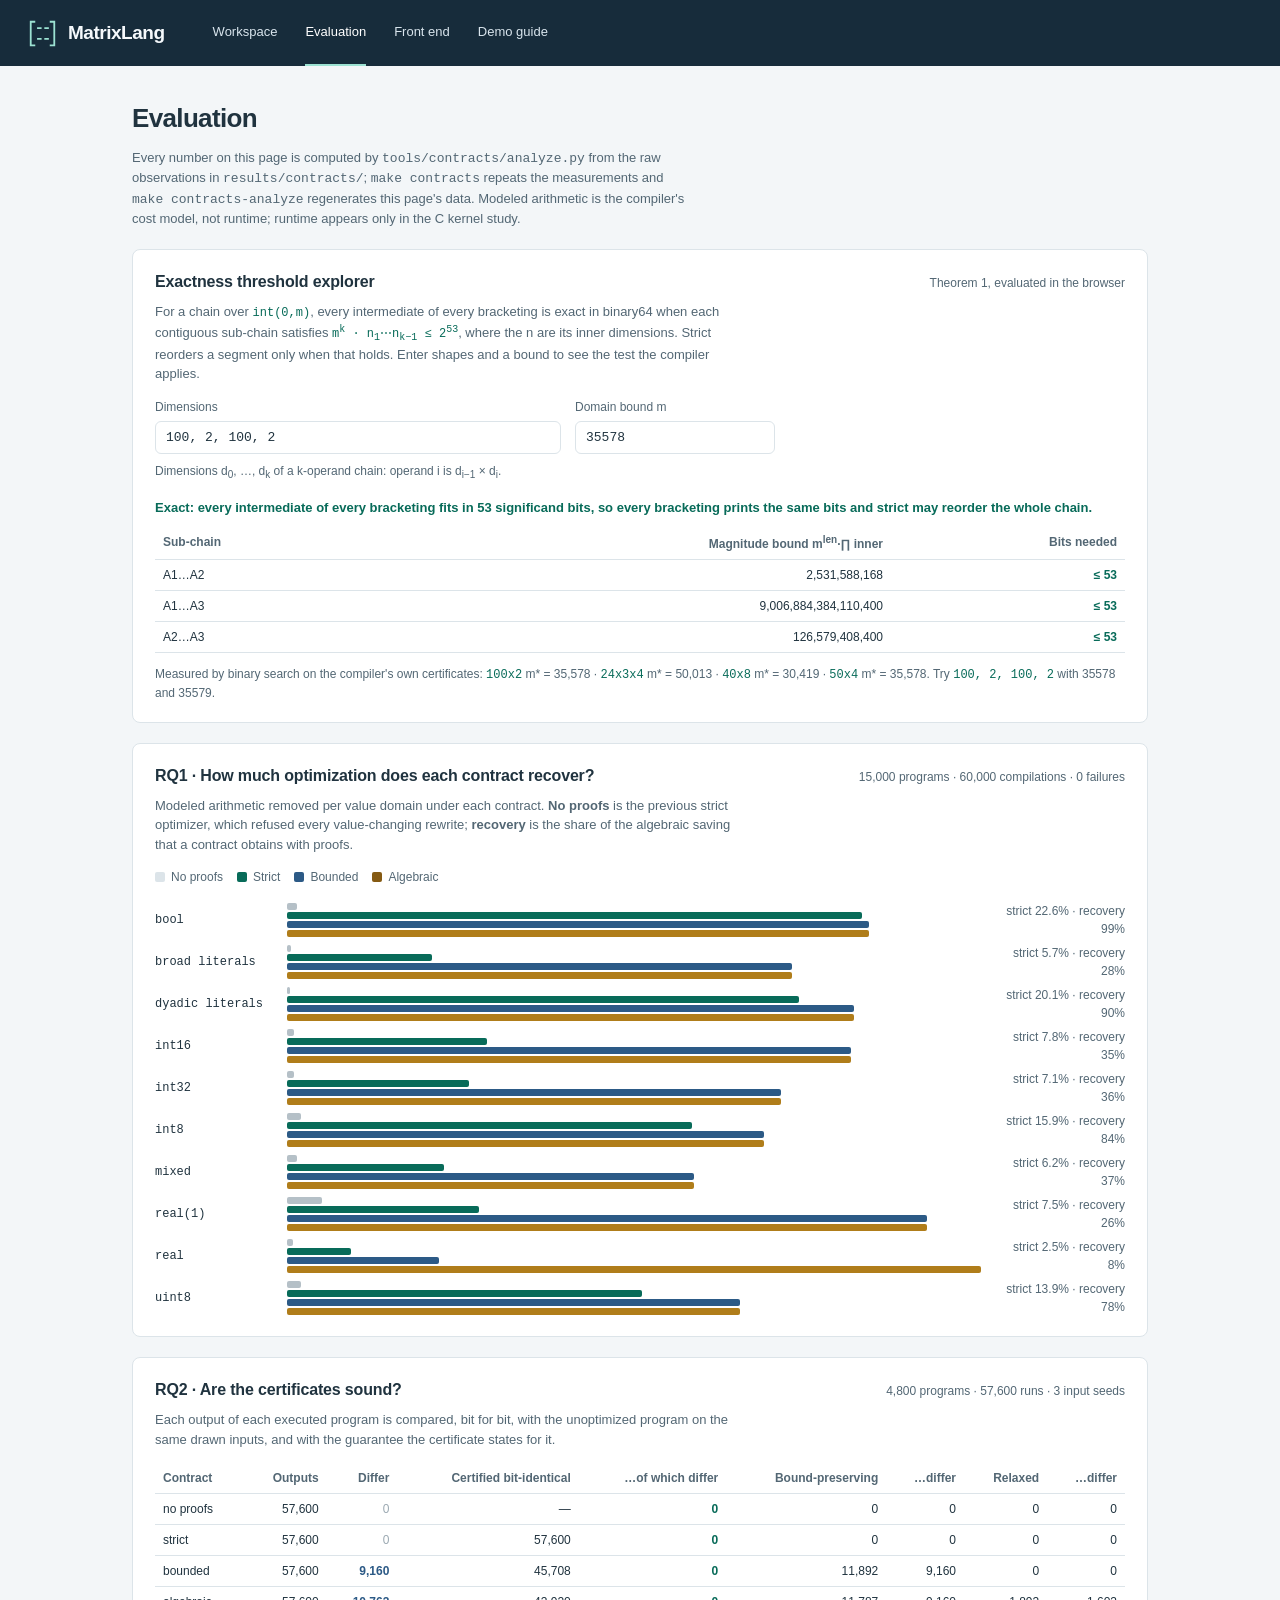
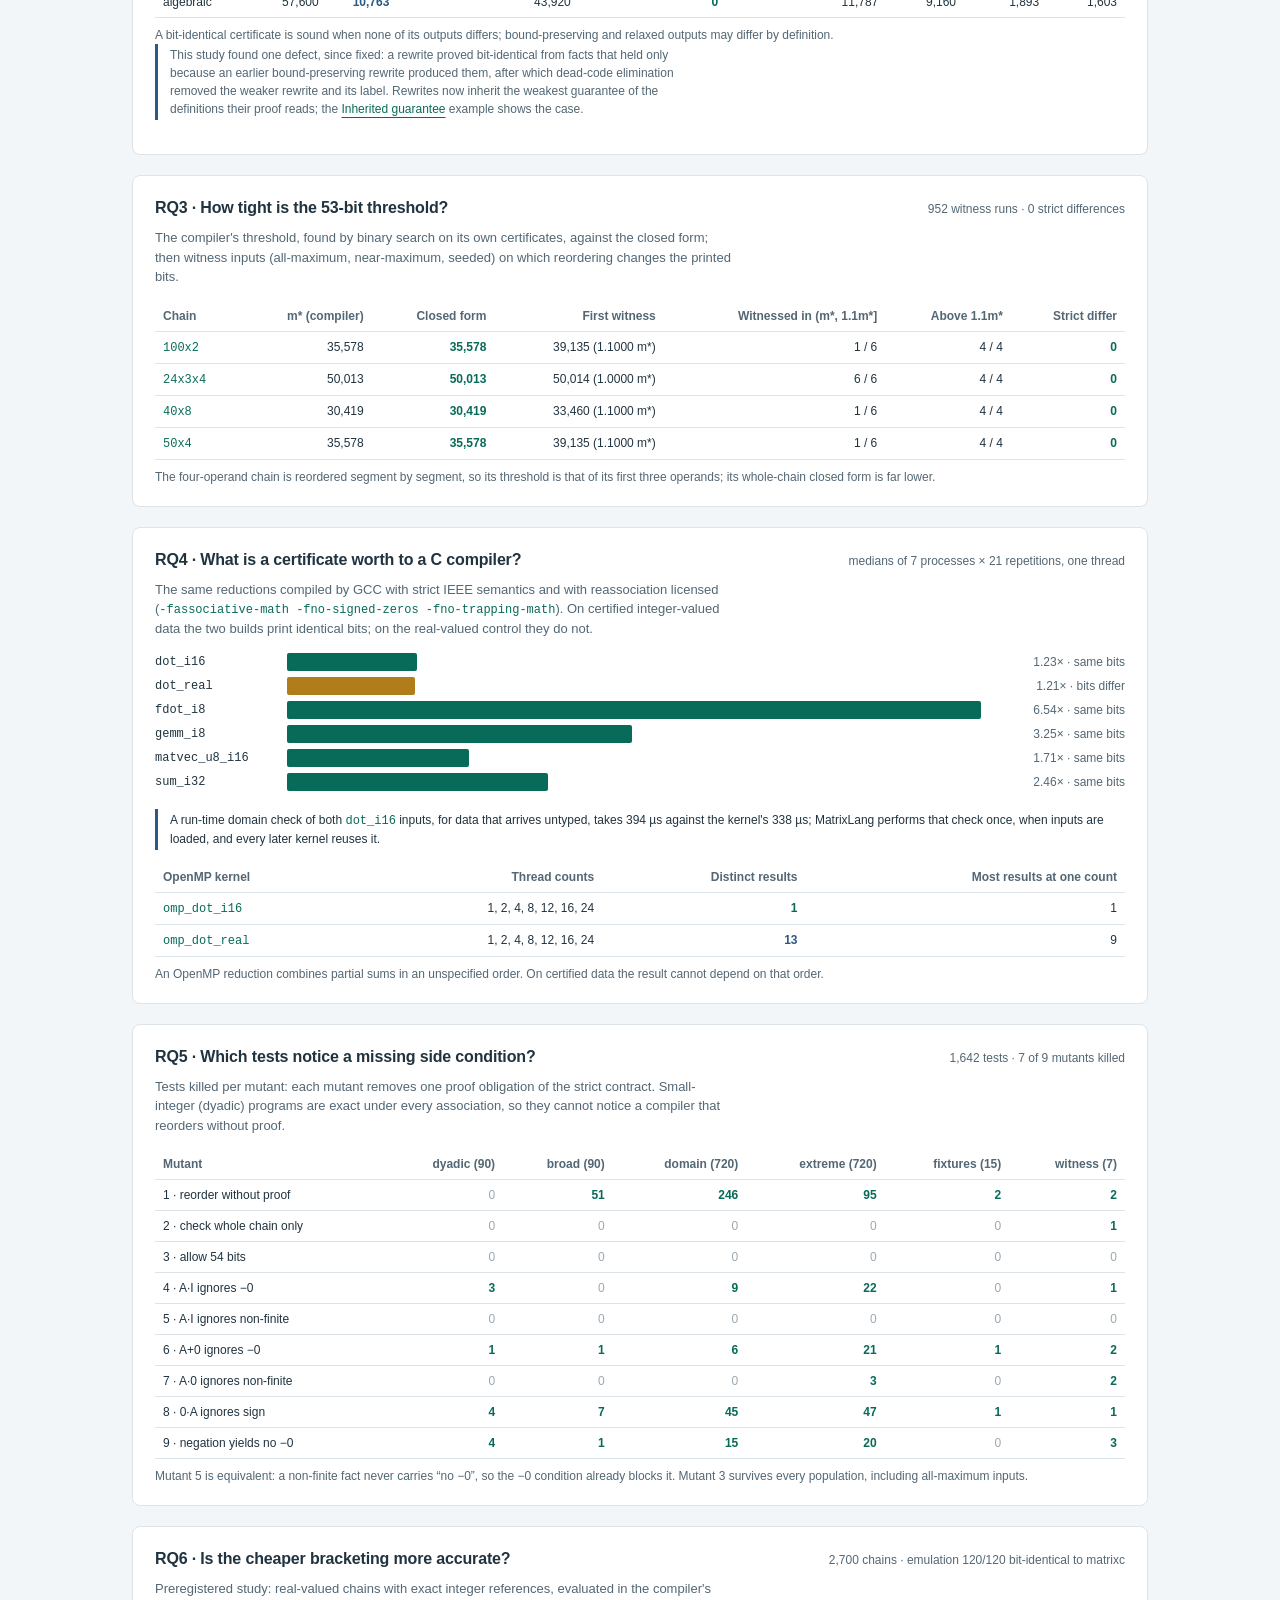
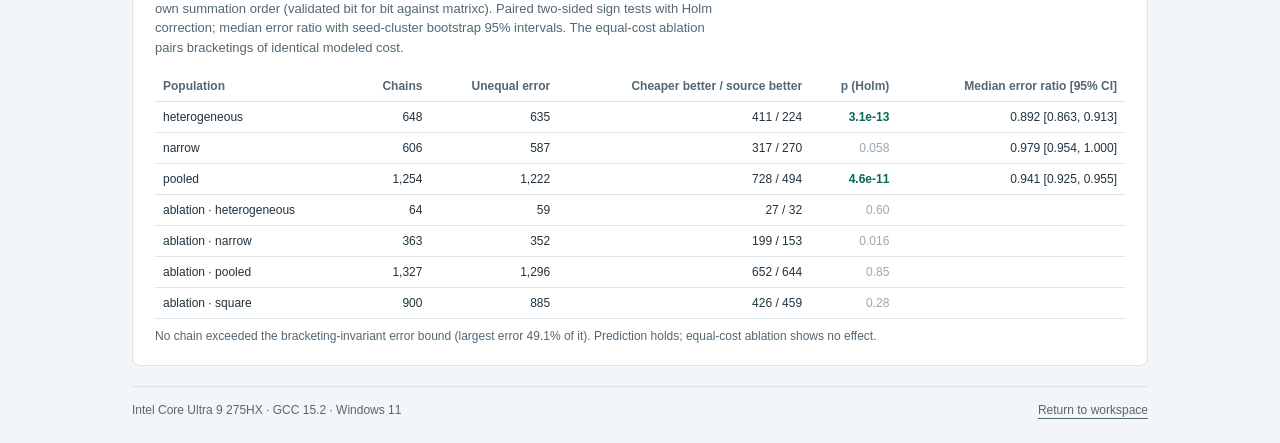
==== demo/evaluation.html @ eb3a5591 "Evaluate the numerical contracts and write the contracts paper Experiments (tools/contracts/, raw ob" ====
<!doctype html>
<html lang="en">
<head>
  <meta charset="utf-8">
  <meta name="viewport" content="width=device-width, initial-scale=1">
  <meta name="theme-color" content="#172c3b">
  <meta name="description" content="Measured results for MatrixLang's numerical contracts: recovery, soundness, threshold tightness, licensed reassociation, mutation adequacy and accuracy.">
  <title>MatrixLang — Evaluation</title>
  <link rel="icon" href="favicon.svg" type="image/svg+xml">
  <link rel="stylesheet" href="workspace.css">
  <link rel="stylesheet" href="evaluation.css">
  <script src="evaluation-data.js" defer></script>
  <script src="evaluation.js" defer></script>
</head>
<body>
  <header class="topbar">
    <a class="brand" href="./" aria-label="MatrixLang workspace">
      <svg class="brand-mark" width="29" height="29" viewBox="0 0 32 32" aria-hidden="true"><path d="M7 3H3v26h4M25 3h4v26h-4"/><path d="M11 10h3m5 0h3m-11 12h3m5 0h3"/></svg>
      <span>MatrixLang</span>
    </a>
    <nav class="primary-nav" aria-label="Main navigation">
      <a href="./">Workspace</a>
      <a href="evaluation.html" aria-current="page">Evaluation</a>
      <a href="walkthrough.html#machine">Front end</a>
      <a href="guide.html">Demo guide</a>
    </nav>
  </header>
  <main class="eval-main">
    <section class="eval-intro">
      <h1>Evaluation</h1>
      <p>Every number on this page is computed by <code>tools/contracts/analyze.py</code> from the raw observations in <code>results/contracts/</code>; <code>make contracts</code> repeats the measurements and <code>make contracts-analyze</code> regenerates this page's data. Modeled arithmetic is the compiler's cost model, not runtime; runtime appears only in the C kernel study.</p>
      <p id="eval-missing" class="notice" hidden>Evaluation data is unavailable. Run make contracts-analyze and reload the page.</p>
    </section>

    <section class="eval-section" aria-labelledby="explorer-title">
      <div class="eval-heading"><h2 id="explorer-title">Exactness threshold explorer</h2><span>Theorem 1, evaluated in the browser</span></div>
      <p>For a chain over <code>int(0,m)</code>, every intermediate of every bracketing is exact in binary64 when each contiguous sub-chain satisfies <code>m<sup>k</sup> · n<sub>1</sub>⋯n<sub>k−1</sub> ≤ 2<sup>53</sup></code>, where the n are its inner dimensions. Strict reorders a segment only when that holds. Enter shapes and a bound to see the test the compiler applies.</p>
      <form id="explorer" class="explorer" novalidate>
        <label><span>Dimensions</span><input id="ex-dims" value="100, 2, 100, 2" inputmode="numeric" aria-describedby="ex-dims-note"></label>
        <label><span>Domain bound m</span><input id="ex-m" value="35578" inputmode="numeric"></label>
        <p id="ex-dims-note" class="field-note">Dimensions d<sub>0</sub>, …, d<sub>k</sub> of a k-operand chain: operand i is d<sub>i−1</sub> × d<sub>i</sub>.</p>
      </form>
      <div id="ex-result" class="explorer-result" role="status" aria-live="polite"></div>
      <div id="ex-measured" class="explorer-measured"></div>
    </section>

    <section class="eval-section" aria-labelledby="rq1-title">
      <div class="eval-heading"><h2 id="rq1-title">RQ1 · How much optimization does each contract recover?</h2><span id="rq1-meta"></span></div>
      <p>Modeled arithmetic removed per value domain under each contract. <b>No proofs</b> is the previous strict optimizer, which refused every value-changing rewrite; <b>recovery</b> is the share of the algebraic saving that a contract obtains with proofs.</p>
      <div id="rq1-chart" class="bars"></div>
    </section>

    <section class="eval-section" aria-labelledby="rq2-title">
      <div class="eval-heading"><h2 id="rq2-title">RQ2 · Are the certificates sound?</h2><span id="rq2-meta"></span></div>
      <p>Each output of each executed program is compared, bit for bit, with the unoptimized program on the same drawn inputs, and with the guarantee the certificate states for it.</p>
      <div id="rq2-table" class="table-wrap"></div>
      <p class="eval-note">This study found one defect, since fixed: a rewrite proved bit-identical from facts that held only because an earlier bound-preserving rewrite produced them, after which dead-code elimination removed the weaker rewrite and its label. Rewrites now inherit the weakest guarantee of the definitions their proof reads; the <a href="./?example=inherited">Inherited guarantee</a> example shows the case.</p>
    </section>

    <section class="eval-section" aria-labelledby="rq3-title">
      <div class="eval-heading"><h2 id="rq3-title">RQ3 · How tight is the 53-bit threshold?</h2><span id="rq3-meta"></span></div>
      <p>The compiler's threshold, found by binary search on its own certificates, against the closed form; then witness inputs (all-maximum, near-maximum, seeded) on which reordering changes the printed bits.</p>
      <div id="rq3-table" class="table-wrap"></div>
    </section>

    <section class="eval-section" aria-labelledby="rq4-title">
      <div class="eval-heading"><h2 id="rq4-title">RQ4 · What is a certificate worth to a C compiler?</h2><span id="rq4-meta"></span></div>
      <p>The same reductions compiled by GCC with strict IEEE semantics and with reassociation licensed (<code>-fassociative-math -fno-signed-zeros -fno-trapping-math</code>). On certified integer-valued data the two builds print identical bits; on the real-valued control they do not.</p>
      <div id="rq4-chart" class="bars"></div>
      <div id="rq4-threads" class="table-wrap"></div>
    </section>

    <section class="eval-section" aria-labelledby="rq5-title">
      <div class="eval-heading"><h2 id="rq5-title">RQ5 · Which tests notice a missing side condition?</h2><span id="rq5-meta"></span></div>
      <p>Tests killed per mutant: each mutant removes one proof obligation of the strict contract. Small-integer (dyadic) programs are exact under every association, so they cannot notice a compiler that reorders without proof.</p>
      <div id="rq5-table" class="table-wrap"></div>
    </section>

    <section class="eval-section" aria-labelledby="rq6-title">
      <div class="eval-heading"><h2 id="rq6-title">RQ6 · Is the cheaper bracketing more accurate?</h2><span id="rq6-meta"></span></div>
      <p>Preregistered study: real-valued chains with exact integer references, evaluated in the compiler's own summation order (validated bit for bit against matrixc). Paired two-sided sign tests with Holm correction; median error ratio with seed-cluster bootstrap 95% intervals. The equal-cost ablation pairs bracketings of identical modeled cost.</p>
      <div id="rq6-table" class="table-wrap"></div>
    </section>
    <footer class="workspace-footer"><span>Intel Core Ultra 9 275HX · GCC 15.2 · Windows 11</span><a href="./">Return to workspace</a></footer>
  </main>
</body>
</html>
---- demo/workspace.css ----
:root {
  color-scheme: light;
  --shell: #172c3b; --shell-text: #d9e5ed;
  --ground: #f3f6f8; --surface: #ffffff;
  --ink: #20333f; --muted: #536774; --line: #dce4e9;
  --accent: #086b59; --accent-soft: #e7f4ef;
  --error: #a22e38; --error-soft: #fbecef;
  --warning: #855a13; --warning-soft: #fbf3df;
  --bound: #2c5a86; --bound-soft: #e9f1f9;
  --code: #162936; --code-text: #e0eaf0; --focus: #128873;
  --sans: "Segoe UI", -apple-system, BlinkMacSystemFont, "Helvetica Neue", Arial, sans-serif;
  --mono: "Cascadia Code", "SFMono-Regular", Consolas, "Liberation Mono", monospace;
}
* { box-sizing: border-box; }
body { margin: 0; background: var(--ground); color: var(--ink); font: 14px/1.5 var(--sans); }
button, textarea { font: inherit; }
button { cursor: pointer; transition: background-color 160ms ease-out, color 160ms ease-out; }
a { color: inherit; text-underline-offset: 4px; }
button, a, summary, textarea { -webkit-tap-highlight-color: transparent; }
:focus-visible { outline: 2px solid var(--focus); outline-offset: 4px; }
button:disabled { cursor: default; opacity: .52; }
::selection { background: #beded5; color: var(--ink); }
pre, code, kbd { font-family: var(--mono); }
[hidden] { display: none !important; }
svg { flex-shrink: 0; }
.icon { width: 18px; height: 18px; fill: none; stroke: currentColor; stroke-width: 1.7; stroke-linecap: round; stroke-linejoin: round; vertical-align: middle; }
.icon-definitions { position: absolute; width: 0; height: 0; overflow: hidden; }
.skip-link { position: absolute; top: -60px; left: 16px; padding: 10px 16px; background: var(--surface); z-index: 5; }
.skip-link:focus { top: 12px; }
.topbar { height: 66px; display: flex; align-items: center; gap: 48px; padding: 0 28px; background: var(--shell); color: var(--shell-text); }
.brand { display: flex; align-items: center; gap: 11px; text-decoration: none; font-size: 19px; font-weight: 650; letter-spacing: -.025em; color: #f5f9fc; }
.brand-mark { fill: none; stroke: #9ce2d2; stroke-width: 2; stroke-linecap: square; }
.primary-nav { display: flex; align-items: stretch; gap: 28px; height: 100%; }
.primary-nav a { display: flex; align-items: center; text-decoration: none; border-bottom: 2px solid transparent; font-size: 13px; }
.primary-nav a:hover { color: #ffffff; }
.primary-nav a[aria-current] { color: #ffffff; border-color: #9ce2d2; }
.top-button { margin-left: auto; display: flex; align-items: center; gap: 8px; color: var(--shell-text); background: transparent; border: 1px solid #516778; border-radius: 6px; padding: 8px 11px; font-size: 12px; }
.top-button:hover, .top-button[aria-pressed="true"] { background: #2b4658; color: white; }
.app-layout { display: grid; grid-template-columns: 218px minmax(0, 1fr); min-height: calc(100vh - 66px); }
.sidebar { background: #ebf0f3; border-right: 1px solid var(--line); padding: 28px 14px 20px; display: flex; flex-direction: column; min-width: 0; }
.sidebar-heading { display: flex; justify-content: space-between; align-items: center; padding: 0 12px 12px; }
.sidebar-heading h2 { margin: 0; font-size: 13px; font-weight: 650; }
.sidebar-heading > span { color: var(--muted); font-size: 12px; }
.example-list { display: flex; flex-direction: column; gap: 5px; }
.example-button { display: block; width: 100%; text-align: left; border: 0; padding: 14px 12px; background: transparent; border-radius: 6px; color: var(--ink); }
.example-button strong { font-weight: 600; display: block; font-size: 13px; }
.example-button span { display: block; margin-top: 4px; font-size: 12px; line-height: 1.45; color: var(--muted); }
.example-button:hover { background: #e0e8ec; }
.example-button[aria-pressed="true"] { background: #d6e9e3; color: #075d4f; }
.example-button[aria-pressed="true"] span { color: #356659; }
.sidebar-bottom { margin-top: auto; padding: 36px 12px 0; font-size: 12px; }
.connection { display: flex; align-items: center; gap: 7px; font-size: 12px; font-weight: 600; }
.connection-dot { width: 6px; height: 6px; border-radius: 50%; background: #6a7c87; }
.connection-dot.connected { background: var(--accent); }
.sidebar-bottom p { margin: 8px 0 22px; color: var(--muted); line-height: 1.6; }
.sidebar-bottom a { display: flex; gap: 8px; text-decoration: none; }
.sidebar-bottom a:hover { text-decoration: underline; }
.sidebar-bottom .icon { width: 14px; height: 14px; }
.workspace { width: 100%; max-width: 1540px; padding: 30px 32px 18px; margin: 0 auto; min-width: 0; }
.workspace-heading { display: flex; align-items: center; justify-content: space-between; gap: 20px; margin-bottom: 26px; }
h1 { margin: 0; font-size: 26px; font-weight: 600; line-height: 1.25; letter-spacing: -.025em; }
.workspace-heading p { margin: 7px 0 0; color: var(--muted); font-size: 13px; }
.language-label { color: var(--muted); font-size: 12px; white-space: nowrap; }
.controlbar { display: flex; align-items: center; justify-content: space-between; gap: 16px; }
.contract-switch { padding: 0; margin: 0; border: 0; display: flex; align-items: center; gap: 12px; }
.contract-switch legend { float: left; margin-right: 12px; padding: 0; font-size: 12px; color: var(--muted); }
.contract-switch > div { display: flex; padding: 3px; background: #e4ebef; border-radius: 7px; }
.contract-switch button { border: 0; background: transparent; color: var(--muted); padding: 6px 13px; font-size: 12px; border-radius: 4px; font-weight: 600; }
.contract-switch button[aria-pressed="true"] { color: var(--accent); background: var(--surface); }
.contract-switch button:hover { color: var(--ink); }
.seed-field { display: flex; align-items: center; gap: 8px; font-size: 12px; color: var(--muted); margin-right: auto; }
.seed-field input { width: 104px; padding: 6px 8px; border: 1px solid var(--line); border-radius: 6px; background: var(--surface); color: var(--ink); font: 12px var(--mono); font-variant-numeric: tabular-nums; }
.seed-field input:focus-visible { outline-offset: 1px; }
.visually-hidden { position: absolute; width: 1px; height: 1px; margin: -1px; overflow: hidden; clip: rect(0 0 0 0); white-space: nowrap; }
.actions { display: flex; gap: 8px; }
.button { border: 1px solid var(--line); border-radius: 6px; padding: 9px 14px; display: inline-flex; align-items: center; justify-content: center; gap: 8px; font-size: 12px; font-weight: 600; white-space: nowrap; }
.button.primary { background: var(--accent); color: white; border-color: var(--accent); }
.button.primary:hover { background: #055847; }
.button.secondary { background: var(--surface); color: var(--ink); }
.button.secondary:hover { background: #e8eef2; }
.button .icon { width: 15px; height: 15px; }
.contract-note { margin: 12px 0 20px; color: var(--muted); font-size: 12px; }
.notice { padding: 12px 16px; margin: 0 0 16px; border: 1px solid #e0cb96; border-radius: 6px; background: var(--warning-soft); color: var(--warning); font-size: 12px; }
.workpanes { display: grid; grid-template-columns: minmax(0, .88fr) minmax(0, 1.12fr); gap: 20px; align-items: start; }
.source-pane, .result-pane { background: var(--surface); border: 1px solid var(--line); border-radius: 8px; overflow: hidden; min-width: 0; }
.pane-heading { padding: 14px 16px; min-height: 60px; display: flex; align-items: center; justify-content: space-between; gap: 12px; border-bottom: 1px solid var(--line); }
.pane-heading > div:first-child { display: flex; align-items: center; gap: 12px; }
.pane-heading h2 { margin: 0; font-size: 12px; font-weight: 650; }
.pane-heading span { color: var(--muted); font-size: 12px; }
#source-file { font-family: var(--mono); font-size: 12px; }
.source-actions { display: flex; align-items: center; gap: 2px; }
.icon-button { width: 30px; height: 30px; display: grid; place-items: center; background: transparent; border: 0; border-radius: 4px; color: var(--muted); }
.icon-button:hover { background: var(--ground); color: var(--ink); }
.icon-button .icon { width: 15px; height: 15px; }
.editor-shell { position: relative; display: flex; height: 344px; overflow: hidden; background: var(--code); color: var(--code-text); }
.line-numbers { width: 44px; flex-shrink: 0; padding: 20px 10px 20px 0; text-align: right; color: #91a6b4; white-space: pre; user-select: none; font: 14px/24px var(--mono); overflow: hidden; }
.editor-content { position: relative; flex: 1; min-width: 0; }
.source-highlight, #source { font: 14px/24px var(--mono); padding: 20px 20px 20px 6px; margin: 0; border: 0; width: 100%; height: 100%; white-space: pre; tab-size: 2; letter-spacing: 0; }
.source-highlight { position: absolute; inset: 0; overflow: hidden; pointer-events: none; color: var(--code-text); }
#source { position: relative; display: block; background: transparent; color: transparent; -webkit-text-fill-color: transparent; caret-color: #e0eaf0; overflow: auto; resize: none; outline: none; }
#source::selection { background: #4c6e8099; color: transparent; }
.editor-shell:focus-within { box-shadow: inset 0 0 0 2px #74cbb5; }
.source-highlight .keyword { color: #9ce2d2; }
.source-highlight .number { color: #f1c38f; }
.source-highlight .comment { color: #92a6b4; }
.editor-footer { background: #1e3545; color: #b6c8d4; padding: 8px 16px; display: flex; justify-content: space-between; gap: 10px; font-size: 12px; }
.editor-footer kbd { font-size: 12px; }
.source-note { color: var(--muted); font-size: 12px; padding: 12px 16px; border-bottom: 1px solid var(--line); }
.language-help { padding: 12px 16px; font-size: 12px; color: var(--muted); }
summary { cursor: pointer; color: var(--ink); font-weight: 600; }
.language-help p { margin: 12px 0; }
.language-help code { font-size: 12px; color: var(--accent); }
.result-heading > div:first-child { display: block; }
.result-heading > div:first-child span { display: block; margin-top: 3px; font-size: 12px; }
.pane-heading .verdict { display: inline-flex; align-items: center; gap: 6px; font-size: 12px; font-weight: 600; padding: 4px 9px; border-radius: 4px; background: var(--accent-soft); color: var(--accent); white-space: nowrap; }
.verdict.error { color: var(--error); background: var(--error-soft); }
.verdict.pending { color: var(--warning); background: var(--warning-soft); }
.stage-tabs { display: grid; grid-template-columns: repeat(5, minmax(0, 1fr)); gap: 1px; padding: 8px; background: #f8fafb; border-bottom: 1px solid var(--line); }
.stage-tab { border: 0; background: transparent; color: var(--muted); padding: 8px 2px; font-size: 12px; line-height: 1.4; border-radius: 4px; white-space: nowrap; }
.stage-tab:hover { background: #e8eef2; }
.stage-tab[aria-selected="true"] { background: #dcece6; color: #075d4f; font-weight: 600; }
.stage-panel { padding: 17px 18px 18px; min-height: 312px; }
.stage-heading { display: flex; align-items: center; gap: 12px; margin-bottom: 16px; }
.stage-heading h3 { margin: 0; font-size: 13px; font-weight: 600; }
#stage-state { margin-left: auto; color: var(--muted); font-size: 12px; }
.shape-strip { display: flex; flex-wrap: wrap; gap: 8px; margin: 0 0 18px; }
.shape-item { display: inline-flex; gap: 9px; align-items: center; padding: 5px 9px; border: 1px solid #bedbce; border-radius: 4px; font: 12px/1.5 var(--mono); color: #075d4f; }
.shape-item span { color: #385e52; }
.shape-equation { display: flex; align-items: center; gap: 10px; flex-wrap: wrap; width: 100%; color: var(--accent); }
.shape-operand { display: inline-flex; align-items: center; gap: 6px; font: 12px/1.8 var(--mono); }
.shape-operand b { font-weight: 600; }
.matrix-dimensions { color: #385e52; }
.inner-dimension { text-decoration: underline; text-decoration-color: var(--accent); text-decoration-thickness: 2px; text-underline-offset: 4px; }
.shape-caption { width: 100%; font-size: 12px; color: var(--muted); }
.math-operator { font-size: 12px; }
.compiler-output { background: #f5f8fa; border-radius: 4px; margin: 0; padding: 15px; color: #2a4252; font: 12px/1.8 var(--mono); white-space: pre; overflow: auto; max-height: 310px; min-height: 166px; scrollbar-color: #abbcc6 #f5f8fa; }
.compiler-output:empty { display: none; }
.compiler-output.error-output { background: #fcf4f5; color: #762b36; }
.diagnostic-links { display: flex; flex-wrap: wrap; gap: 6px; margin-bottom: 10px; }
.diagnostic-links:empty { margin: 0; }
.diagnostic-links button { background: var(--error-soft); color: var(--error); padding: 5px 8px; border: 0; border-radius: 4px; font-size: 12px; }
.text-button { padding: 0; border: 0; color: var(--accent); background: transparent; font-size: 12px; text-decoration: underline; text-underline-offset: 3px; }
.text-button:hover { color: #054b3e; }
.result-footer { display: flex; justify-content: space-between; align-items: center; gap: 12px; border-top: 1px solid var(--line); padding: 12px 16px; color: var(--muted); font-size: 12px; }
.cost-summary { margin: 0 0 16px; }
.cost-table { width: 100%; border-collapse: collapse; font-size: 12px; font-variant-numeric: tabular-nums; }
.cost-table th { text-align: right; font-weight: 500; color: var(--muted); padding: 5px 0; }
.cost-table th:first-child { text-align: left; }
.cost-table td { padding: 6px 0; text-align: right; border-top: 1px solid var(--line); }
.cost-table td:first-child { text-align: left; }
.cost-table td:last-child { color: var(--accent); font-weight: 600; }
.association { font: 12px/1.8 var(--mono); color: var(--accent); margin: 12px 0 0; }
.comparison-summary { font-size: 12px; margin: 0 0 16px; color: var(--muted); }
.comparison-grid { display: grid; grid-template-columns: repeat(3, minmax(0, 1fr)); gap: 12px; }
.comparison-side .comparison-cost { margin: 0 0 2px; color: var(--ink); }
.comparison-side .comparison-cost b { font-variant-numeric: tabular-nums; font-weight: 650; }
.comparison-outputs { list-style: none; margin: 6px 0 10px; padding: 0; display: grid; gap: 5px; font-size: 12px; }
.comparison-outputs li { display: flex; align-items: center; gap: 8px; }
.comparison-outputs code { font: 600 12px var(--mono); min-width: 70px; }
.comparison-outputs span:last-child { margin-left: auto; color: var(--muted); }
.comparison-outputs .same { color: var(--accent) !important; }
.comparison-outputs .differs { color: var(--bound) !important; }
.comparison-side { min-width: 0; }
.comparison-side h4 { margin: 0 0 9px; font-size: 12px; font-weight: 600; }
.comparison-active { float: right; color: var(--accent); font-size: 12px; font-weight: 400; }
.comparison-side pre { margin: 0; background: #f3f7f9; color: #2a4252; padding: 12px; overflow: auto; max-height: 180px; font: 12px/1.8 var(--mono); border-radius: 4px; }
.selected-contract pre { background: var(--accent-soft); }
.comparison-side p { margin: 8px 0 0; font-size: 12px; color: var(--muted); }
.comparison-label { display: inline-block; color: var(--accent); font-size: 12px; margin-bottom: 8px; }
.comparison-label.different { color: var(--warning); }
.guarantee-panel { margin: 0 0 16px; }
.promise { margin: 0 0 14px; font-size: 12px; color: var(--muted); }
.promise b { color: var(--ink); font-weight: 600; }
.inputs { border: 1px solid var(--line); border-radius: 6px; padding: 12px 14px; margin: 0 0 14px; }
.inputs h4, .guarantee-list h4 { margin: 0 0 8px; font-size: 12px; font-weight: 600; }
.inputs ul { list-style: none; margin: 0; padding: 0; display: grid; gap: 4px; }
.inputs li { display: grid; grid-template-columns: 34px 68px 70px minmax(0, 1fr); gap: 10px; align-items: baseline; font-size: 12px; font-variant-numeric: tabular-nums; }
.inputs li code { font-weight: 600; color: var(--ink); }
.inputs li b { font: 600 12px var(--mono); color: var(--accent); }
.input-meaning { color: var(--muted); }
.inputs p { margin: 8px 0 0; font-size: 12px; color: var(--muted); }
.guarantee-list { list-style: none; margin: 0; padding: 0; display: grid; gap: 10px; }
.guarantee { border: 1px solid var(--line); border-left: 3px solid var(--accent); border-radius: 6px; padding: 12px 14px; font-size: 12px; }
.guarantee-bound-preserving { border-left-color: var(--bound); }
.guarantee-relaxed { border-left-color: var(--warning); }
.guarantee-head { display: flex; align-items: center; gap: 10px; }
.guarantee-head code { font: 600 13px var(--mono); }
.level { display: inline-block; padding: 2px 8px; border-radius: 4px; font-size: 12px; font-weight: 600; background: var(--accent-soft); color: var(--accent); }
.level-bound-preserving { background: var(--bound-soft); color: var(--bound); }
.level-relaxed { background: var(--warning-soft); color: var(--warning); }
.guarantee-meaning { margin: 6px 0 0; color: var(--muted); }
.reasons { margin: 8px 0 0; padding-left: 18px; color: var(--ink); }
.reasons li { margin: 2px 0; font-family: var(--mono); font-size: 12px; line-height: 1.6; overflow-wrap: anywhere; }
.run-check { display: inline-flex; align-items: center; gap: 6px; margin-top: 8px; color: var(--muted); }
.run-check .icon { width: 14px; height: 14px; }
.run-check.same { color: var(--accent); }
.run-check.differs { color: var(--bound); }
.run-check.violation { color: var(--error); font-weight: 600; }
.compiler-output.secondary-output { max-height: 220px; min-height: 0; }
.observation { display: flex; align-items: flex-start; gap: 13px; padding: 21px 0 19px; margin-top: 5px; }
.observation-icon { color: var(--accent); margin-top: 1px; width: 18px; height: 18px; }
.observation h2 { margin: 0 0 5px; font-size: 12px; font-weight: 600; }
.observation p { margin: 0; color: var(--muted); font-size: 12px; max-width: 72ch; }
.observation > a { white-space: nowrap; margin-left: auto; margin-top: 3px; color: var(--accent); font-size: 12px; text-decoration: none; }
.observation > a:hover { text-decoration: underline; }
.observation a .icon { width: 14px; height: 14px; margin-left: 3px; }
.workspace-footer { border-top: 1px solid var(--line); padding-top: 14px; display: flex; justify-content: space-between; gap: 12px; font-size: 12px; color: var(--muted); }
.presentation .source-highlight, .presentation #source { font-size: 15px; line-height: 28px; }
.presentation .line-numbers { font-size: 14px; line-height: 28px; }
.presentation .compiler-output { font-size: 13px; }
.presentation .editor-shell { height: 408px; }
.presentation .primary-nav { display: none; }
.presentation .app-layout { grid-template-columns: 190px minmax(0, 1fr); }
.presentation .example-button span { display: none; }
.presentation .stage-tab { font-size: 12px; }
.guide-main { max-width: 860px; padding: 48px 32px; margin: 0 auto; }
.guide-main h1 { font-size: 32px; }
.guide-main > p { color: var(--muted); max-width: 70ch; }
.guide-main section { padding: 26px 0; border-bottom: 1px solid var(--line); }
.guide-main h2 { margin: 0 0 10px; font-size: 20px; font-weight: 600; }
.guide-main h3 { margin-top: 24px; font-size: 14px; }
.guide-main p, .guide-main li { max-width: 72ch; }
.guide-main pre { padding: 18px; background: var(--code); color: var(--code-text); overflow: auto; border-radius: 6px; font-size: 12px; }
.guide-main a { color: var(--accent); }
@media (max-width: 1180px) {
  .app-layout { grid-template-columns: 184px minmax(0, 1fr); }
  .workspace { padding: 26px 24px 16px; }
  .language-label, .contract-switch legend { display: none; }
  .comparison-grid { grid-template-columns: 1fr; }
  .pane-heading > div:first-child { gap: 8px; }
  #source-file { max-width: 94px; overflow: hidden; text-overflow: ellipsis; white-space: nowrap; }
  .observation > a { display: none; }
}
@media (max-width: 960px) {
  .topbar { gap: 26px; padding: 0 20px; }
  .primary-nav { gap: 20px; }
  .app-layout, .presentation .app-layout { grid-template-columns: minmax(0, 1fr); }
  .sidebar { padding: 16px 24px; border-right: 0; border-bottom: 1px solid var(--line); }
  .sidebar-heading, .sidebar-bottom { display: none; }
  .example-list { flex-direction: row; overflow-x: auto; gap: 5px; scrollbar-width: thin; }
  .example-button { width: auto; flex: 0 0 auto; padding: 9px 13px; }
  .example-button span { display: none; }
  .workspace { padding-top: 24px; }
  .workpanes { gap: 16px; }
}
@media (max-width: 720px) {
  .topbar { height: 60px; padding: 0 16px; gap: 16px; }
  .brand { font-size: 17px; }
  .brand-mark { width: 25px; height: 25px; }
  .primary-nav { margin-left: auto; gap: 16px; }
  .primary-nav a { font-size: 12px; }
  .primary-nav a:first-child, .top-button { display: none; }
  .sidebar { padding: 12px 16px; }
  .example-button { padding: 8px 11px; }
  .example-button strong { font-size: 12px; }
  .workspace { padding: 22px 16px 16px; }
  .workspace-heading { margin-bottom: 20px; }
  h1 { font-size: 24px; }
  .workspace-heading p { font-size: 12px; }
  .controlbar { align-items: flex-start; flex-wrap: wrap; gap: 12px; }
  .actions { margin-left: auto; }
  .button { font-size: 12px; padding: 8px 10px; gap: 6px; }
  .contract-switch button { padding: 5px 9px; font-size: 12px; }
  .stage-tabs { grid-template-columns: repeat(3, minmax(0, 1fr)); }
  .seed-field { margin-right: 0; }
  .inputs li { grid-template-columns: 34px 60px minmax(0, 1fr); }
  .input-meaning { grid-column: 1 / -1; }
  .contract-note { line-height: 1.6; margin-bottom: 16px; }
  .workpanes { grid-template-columns: 1fr; gap: 18px; }
  .editor-shell { height: 292px; }
  .source-highlight, #source, .line-numbers { font-size: 12px; }
  .stage-tab { font-size: 12px; padding: 9px 2px; }
  .compiler-output { font-size: 12px; max-height: 380px; }
  .observation { padding: 21px 0; }
  .workspace-footer { flex-direction: column; gap: 5px; }
  .guide-main { padding: 32px 20px; }
}
@media (max-width: 390px) {
  .controlbar { flex-direction: column; }
  .actions { margin-left: 0; width: 100%; }
  .actions .button { flex: 1; }
  .primary-nav { gap: 12px; }
  .pane-heading { padding: 12px; }
  .stage-panel { padding: 16px 12px; }
  .comparison-grid { grid-template-columns: 1fr; }
}
@media (prefers-reduced-motion: reduce) { button { transition: none; } }
---- demo/evaluation.css ----
.eval-main { max-width: 1080px; margin: 0 auto; padding: 36px 32px 24px; }
.eval-intro p { color: var(--muted); max-width: 78ch; font-size: 13px; }
.eval-intro h1 { margin-bottom: 10px; }
.eval-section { background: var(--surface); border: 1px solid var(--line); border-radius: 8px; padding: 20px 22px; margin: 20px 0; }
.eval-section > p { color: var(--muted); font-size: 13px; max-width: 80ch; margin: 0 0 14px; }
.eval-section code { font-size: 12px; color: var(--accent); }
.eval-heading { display: flex; align-items: baseline; justify-content: space-between; gap: 16px; margin-bottom: 8px; }
.eval-heading h2 { margin: 0; font-size: 16px; font-weight: 620; letter-spacing: -.01em; }
.eval-heading span { color: var(--muted); font-size: 12px; white-space: nowrap; font-variant-numeric: tabular-nums; }
.eval-note { font-size: 12px !important; border-left: 3px solid var(--bound); padding: 2px 0 2px 12px; }
.eval-note a { color: var(--accent); }
.table-wrap { overflow-x: auto; }
.eval-table { width: 100%; border-collapse: collapse; font-size: 12px; font-variant-numeric: tabular-nums; }
.eval-table th { text-align: right; font-weight: 550; color: var(--muted); padding: 6px 8px; border-bottom: 1px solid var(--line); white-space: nowrap; }
.eval-table td { text-align: right; padding: 6px 8px; border-bottom: 1px solid var(--line); white-space: nowrap; }
.eval-table th:first-child, .eval-table td:first-child { text-align: left; }
.eval-table td.good { color: var(--accent); font-weight: 600; }
.eval-table td.warn { color: var(--bound); font-weight: 600; }
.eval-table td.bad { color: var(--error); font-weight: 600; }
.eval-table td.zero { color: #9aa8b1; }
.eval-table caption { caption-side: bottom; text-align: left; color: var(--muted); font-size: 12px; padding-top: 8px; }
.bars { display: grid; gap: 6px; }
.bar-row { display: grid; grid-template-columns: 120px minmax(0, 1fr) 132px; gap: 12px; align-items: center; font-size: 12px; }
.bar-row .label { font-family: var(--mono); font-size: 12px; }
.bar-track { position: relative; height: 18px; display: grid; gap: 2px; }
.bar-track.stack { grid-template-rows: repeat(4, 1fr); height: 34px; }
.bar { height: 100%; border-radius: 2px; min-width: 1px; }
.bar.noproof { background: #b5c0c7; }
.bar.strict { background: var(--accent); }
.bar.bounded { background: var(--bound); }
.bar.algebraic { background: #b07d1a; }
.bar-row .value { color: var(--muted); font-variant-numeric: tabular-nums; text-align: right; }
.legend { display: flex; flex-wrap: wrap; gap: 14px; font-size: 12px; color: var(--muted); margin: 0 0 10px; }
.legend span::before { content: ""; display: inline-block; width: 10px; height: 10px; border-radius: 2px; margin-right: 6px; vertical-align: -1px; background: var(--c); }
.explorer { display: grid; grid-template-columns: minmax(0, 1fr) 200px; gap: 8px 14px; align-items: end; max-width: 620px; }
.explorer label { display: grid; gap: 5px; font-size: 12px; color: var(--muted); }
.explorer input { padding: 8px 10px; border: 1px solid var(--line); border-radius: 6px; font: 13px var(--mono); color: var(--ink); background: var(--surface); }
.field-note { grid-column: 1 / -1; margin: 0; font-size: 12px; color: var(--muted); }
.explorer-result { margin-top: 16px; font-size: 13px; }
.explorer-result .verdict-line { font-weight: 600; margin: 0 0 8px; }
.explorer-result .verdict-line.exact { color: var(--accent); }
.explorer-result .verdict-line.inexact { color: var(--bound); }
.explorer-result .verdict-line.invalid { color: var(--error); }
.explorer-measured { margin-top: 12px; font-size: 12px; color: var(--muted); }
@media (max-width: 720px) {
  .eval-main { padding: 24px 16px; }
  .eval-section { padding: 16px; }
  .eval-heading { flex-direction: column; gap: 2px; }
  .bar-row { grid-template-columns: 84px minmax(0, 1fr) 96px; gap: 8px; }
  .explorer { grid-template-columns: 1fr; }
}
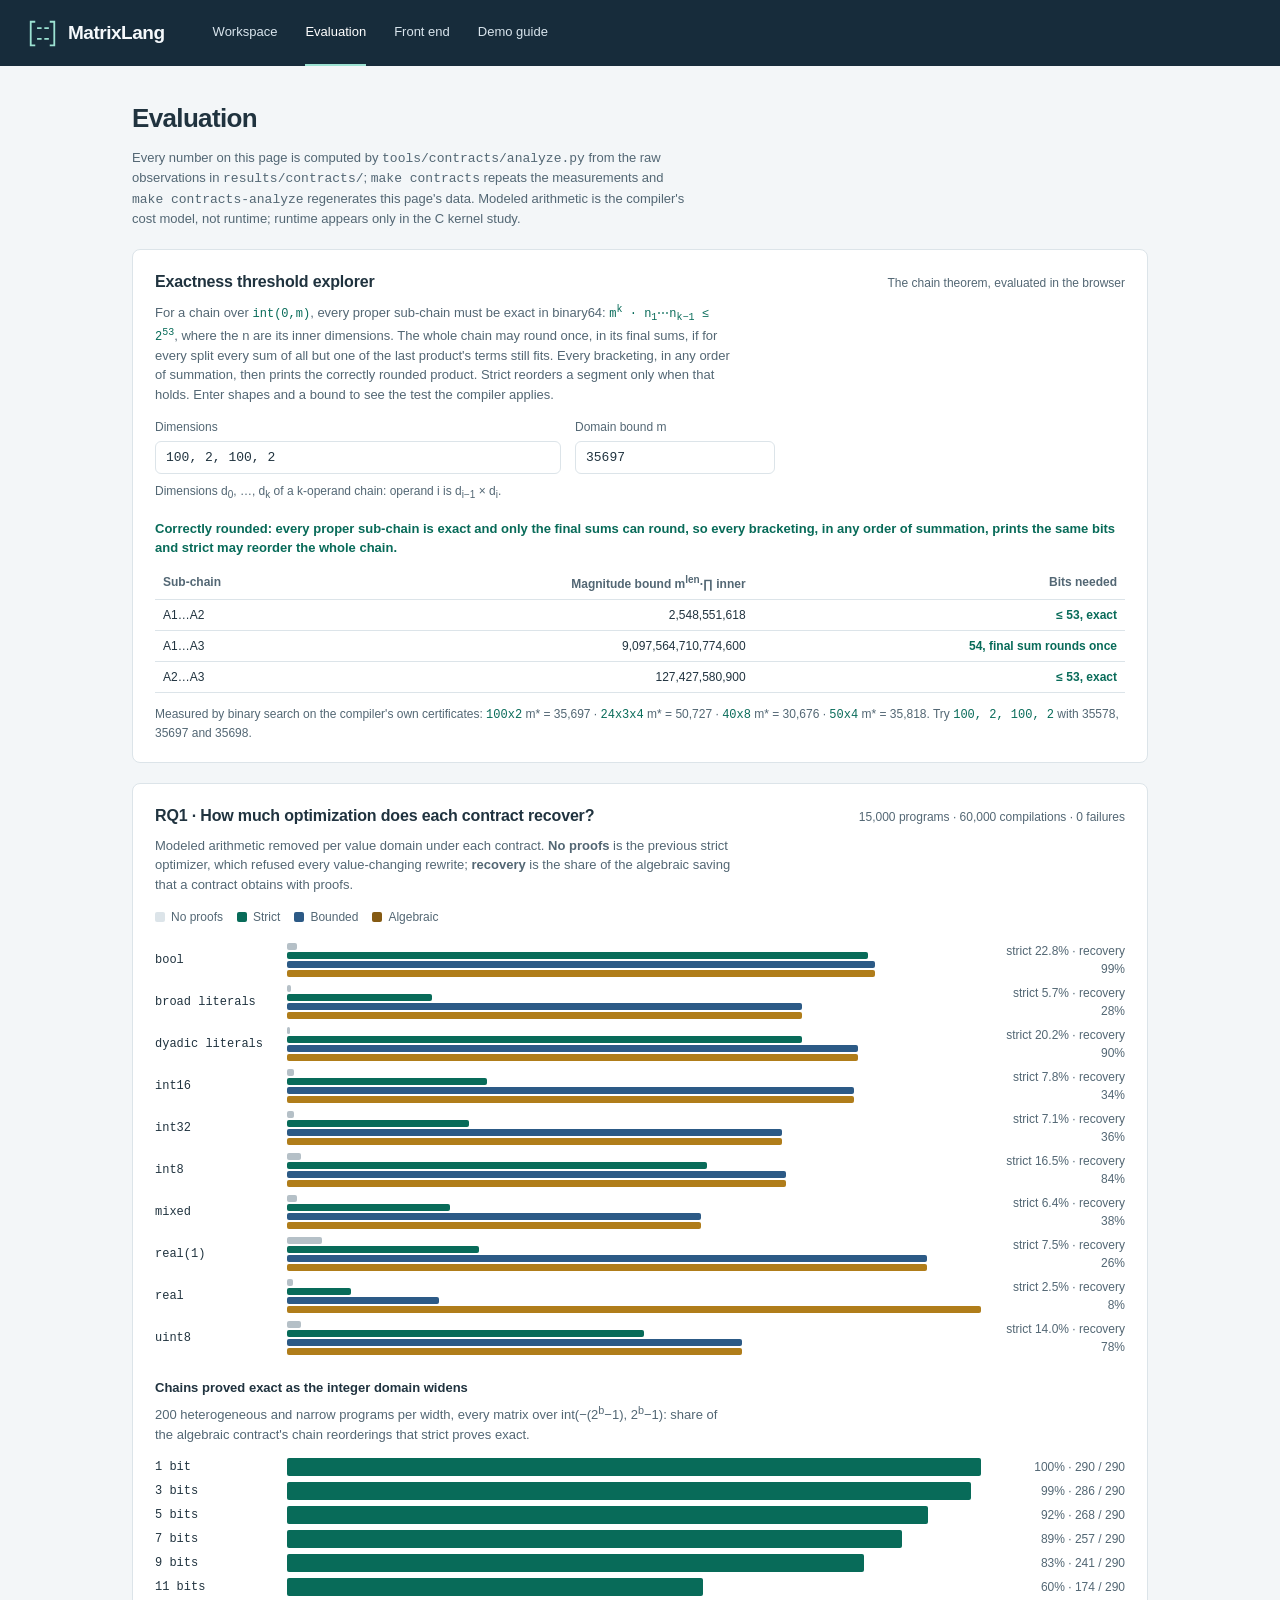
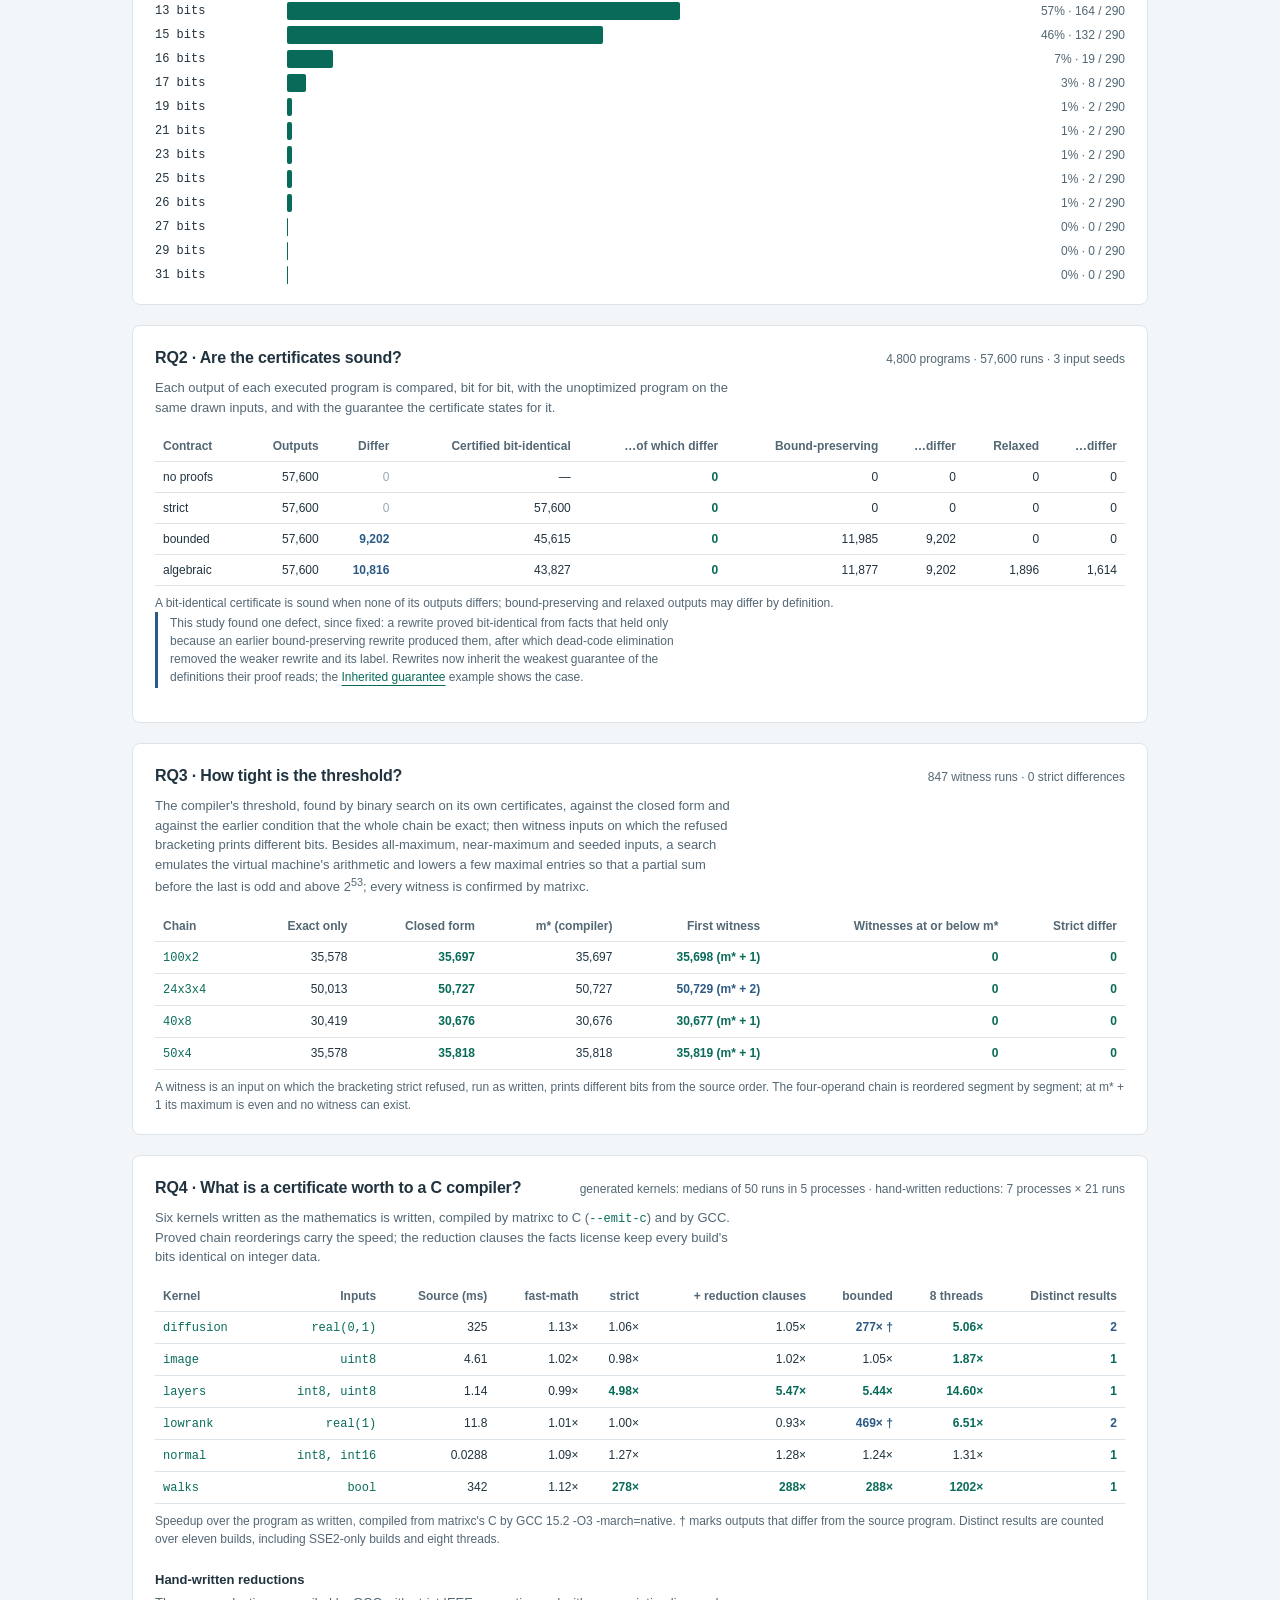
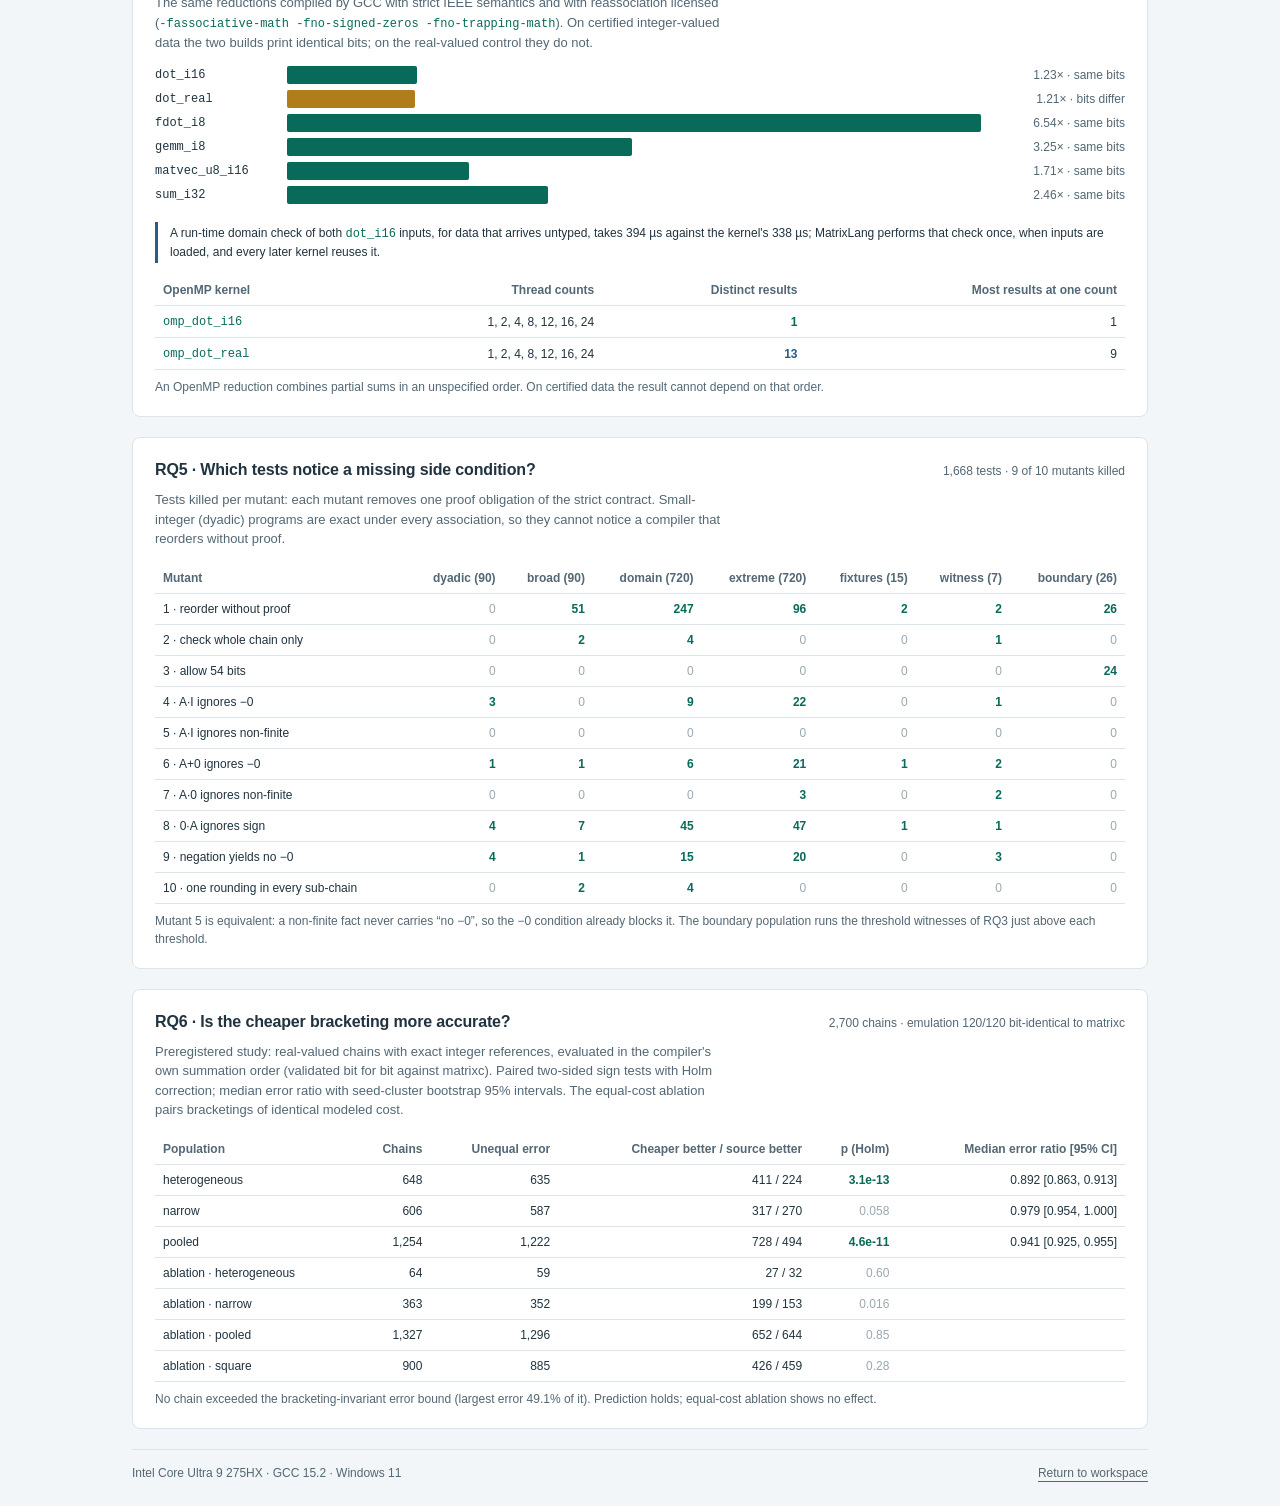
==== commit 406a1cdf: "Prove correctly rounded chains, emit certified C, and finalize the paper The strict contract now adm" ====
--- a/demo/evaluation.html
+++ b/demo/evaluation.html
@@ -33,11 +33,11 @@
     </section>
 
     <section class="eval-section" aria-labelledby="explorer-title">
-      <div class="eval-heading"><h2 id="explorer-title">Exactness threshold explorer</h2><span>Theorem 1, evaluated in the browser</span></div>
-      <p>For a chain over <code>int(0,m)</code>, every intermediate of every bracketing is exact in binary64 when each contiguous sub-chain satisfies <code>m<sup>k</sup> · n<sub>1</sub>⋯n<sub>k−1</sub> ≤ 2<sup>53</sup></code>, where the n are its inner dimensions. Strict reorders a segment only when that holds. Enter shapes and a bound to see the test the compiler applies.</p>
+      <div class="eval-heading"><h2 id="explorer-title">Exactness threshold explorer</h2><span>The chain theorem, evaluated in the browser</span></div>
+      <p>For a chain over <code>int(0,m)</code>, every proper sub-chain must be exact in binary64: <code>m<sup>k</sup> · n<sub>1</sub>⋯n<sub>k−1</sub> ≤ 2<sup>53</sup></code>, where the n are its inner dimensions. The whole chain may round once, in its final sums, if for every split every sum of all but one of the last product's terms still fits. Every bracketing, in any order of summation, then prints the correctly rounded product. Strict reorders a segment only when that holds. Enter shapes and a bound to see the test the compiler applies.</p>
       <form id="explorer" class="explorer" novalidate>
         <label><span>Dimensions</span><input id="ex-dims" value="100, 2, 100, 2" inputmode="numeric" aria-describedby="ex-dims-note"></label>
-        <label><span>Domain bound m</span><input id="ex-m" value="35578" inputmode="numeric"></label>
+        <label><span>Domain bound m</span><input id="ex-m" value="35697" inputmode="numeric"></label>
         <p id="ex-dims-note" class="field-note">Dimensions d<sub>0</sub>, …, d<sub>k</sub> of a k-operand chain: operand i is d<sub>i−1</sub> × d<sub>i</sub>.</p>
       </form>
       <div id="ex-result" class="explorer-result" role="status" aria-live="polite"></div>
@@ -58,13 +58,16 @@
     </section>
 
     <section class="eval-section" aria-labelledby="rq3-title">
-      <div class="eval-heading"><h2 id="rq3-title">RQ3 · How tight is the 53-bit threshold?</h2><span id="rq3-meta"></span></div>
-      <p>The compiler's threshold, found by binary search on its own certificates, against the closed form; then witness inputs (all-maximum, near-maximum, seeded) on which reordering changes the printed bits.</p>
+      <div class="eval-heading"><h2 id="rq3-title">RQ3 · How tight is the threshold?</h2><span id="rq3-meta"></span></div>
+      <p>The compiler's threshold, found by binary search on its own certificates, against the closed form and against the earlier condition that the whole chain be exact; then witness inputs on which the refused bracketing prints different bits. Besides all-maximum, near-maximum and seeded inputs, a search emulates the virtual machine's arithmetic and lowers a few maximal entries so that a partial sum before the last is odd and above 2<sup>53</sup>; every witness is confirmed by matrixc.</p>
       <div id="rq3-table" class="table-wrap"></div>
     </section>
 
     <section class="eval-section" aria-labelledby="rq4-title">
       <div class="eval-heading"><h2 id="rq4-title">RQ4 · What is a certificate worth to a C compiler?</h2><span id="rq4-meta"></span></div>
+      <p>Six kernels written as the mathematics is written, compiled by matrixc to C (<code>--emit-c</code>) and by GCC. Proved chain reorderings carry the speed; the reduction clauses the facts license keep every build's bits identical on integer data.</p>
+      <div id="rq4-e2e" class="table-wrap"></div>
+      <h3 class="eval-sub">Hand-written reductions</h3>
       <p>The same reductions compiled by GCC with strict IEEE semantics and with reassociation licensed (<code>-fassociative-math -fno-signed-zeros -fno-trapping-math</code>). On certified integer-valued data the two builds print identical bits; on the real-valued control they do not.</p>
       <div id="rq4-chart" class="bars"></div>
       <div id="rq4-threads" class="table-wrap"></div>
--- a/demo/evaluation.css
+++ b/demo/evaluation.css
@@ -49,3 +49,5 @@
   .bar-row { grid-template-columns: 84px minmax(0, 1fr) 96px; gap: 8px; }
   .explorer { grid-template-columns: 1fr; }
 }
+.eval-sub { margin: 22px 0 4px; font-size: 13px; font-weight: 600; }
+.eval-sub-note { margin: 0 0 10px; color: var(--muted); font-size: 12px; max-width: 80ch; }
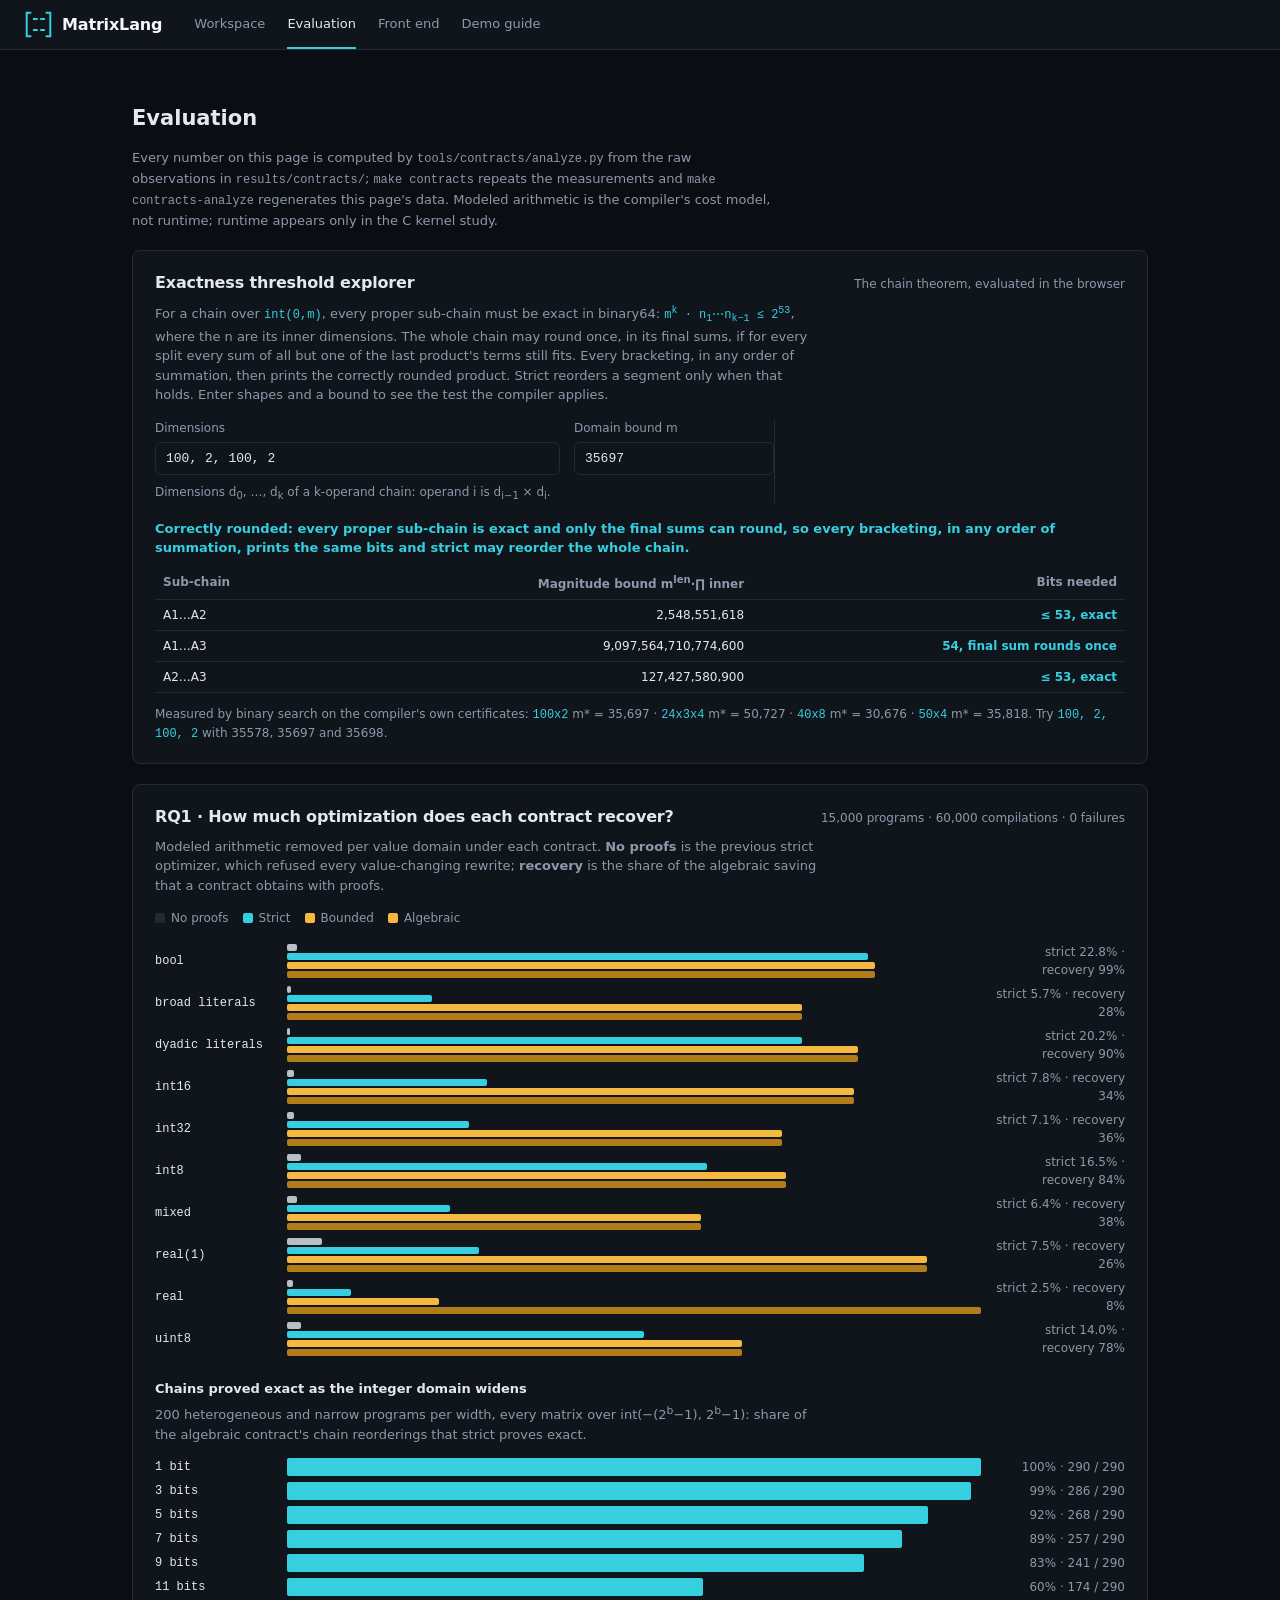
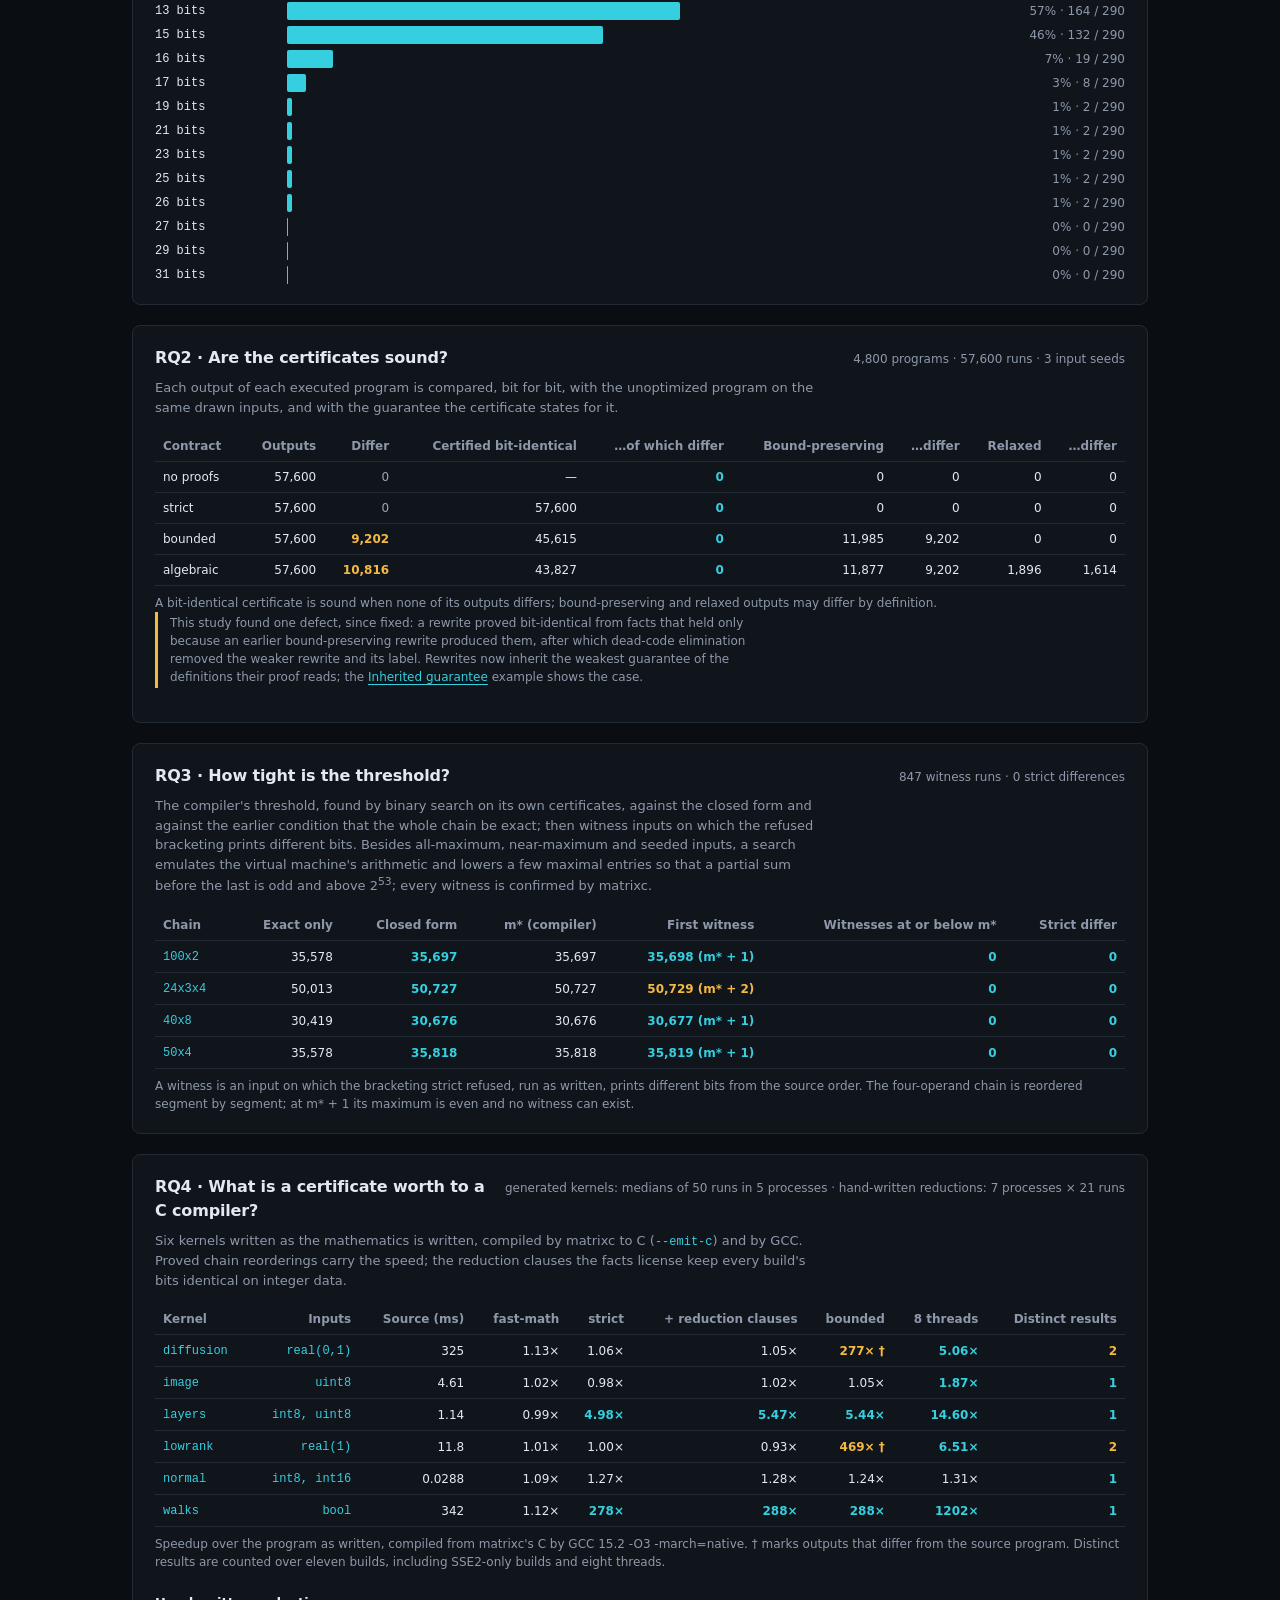
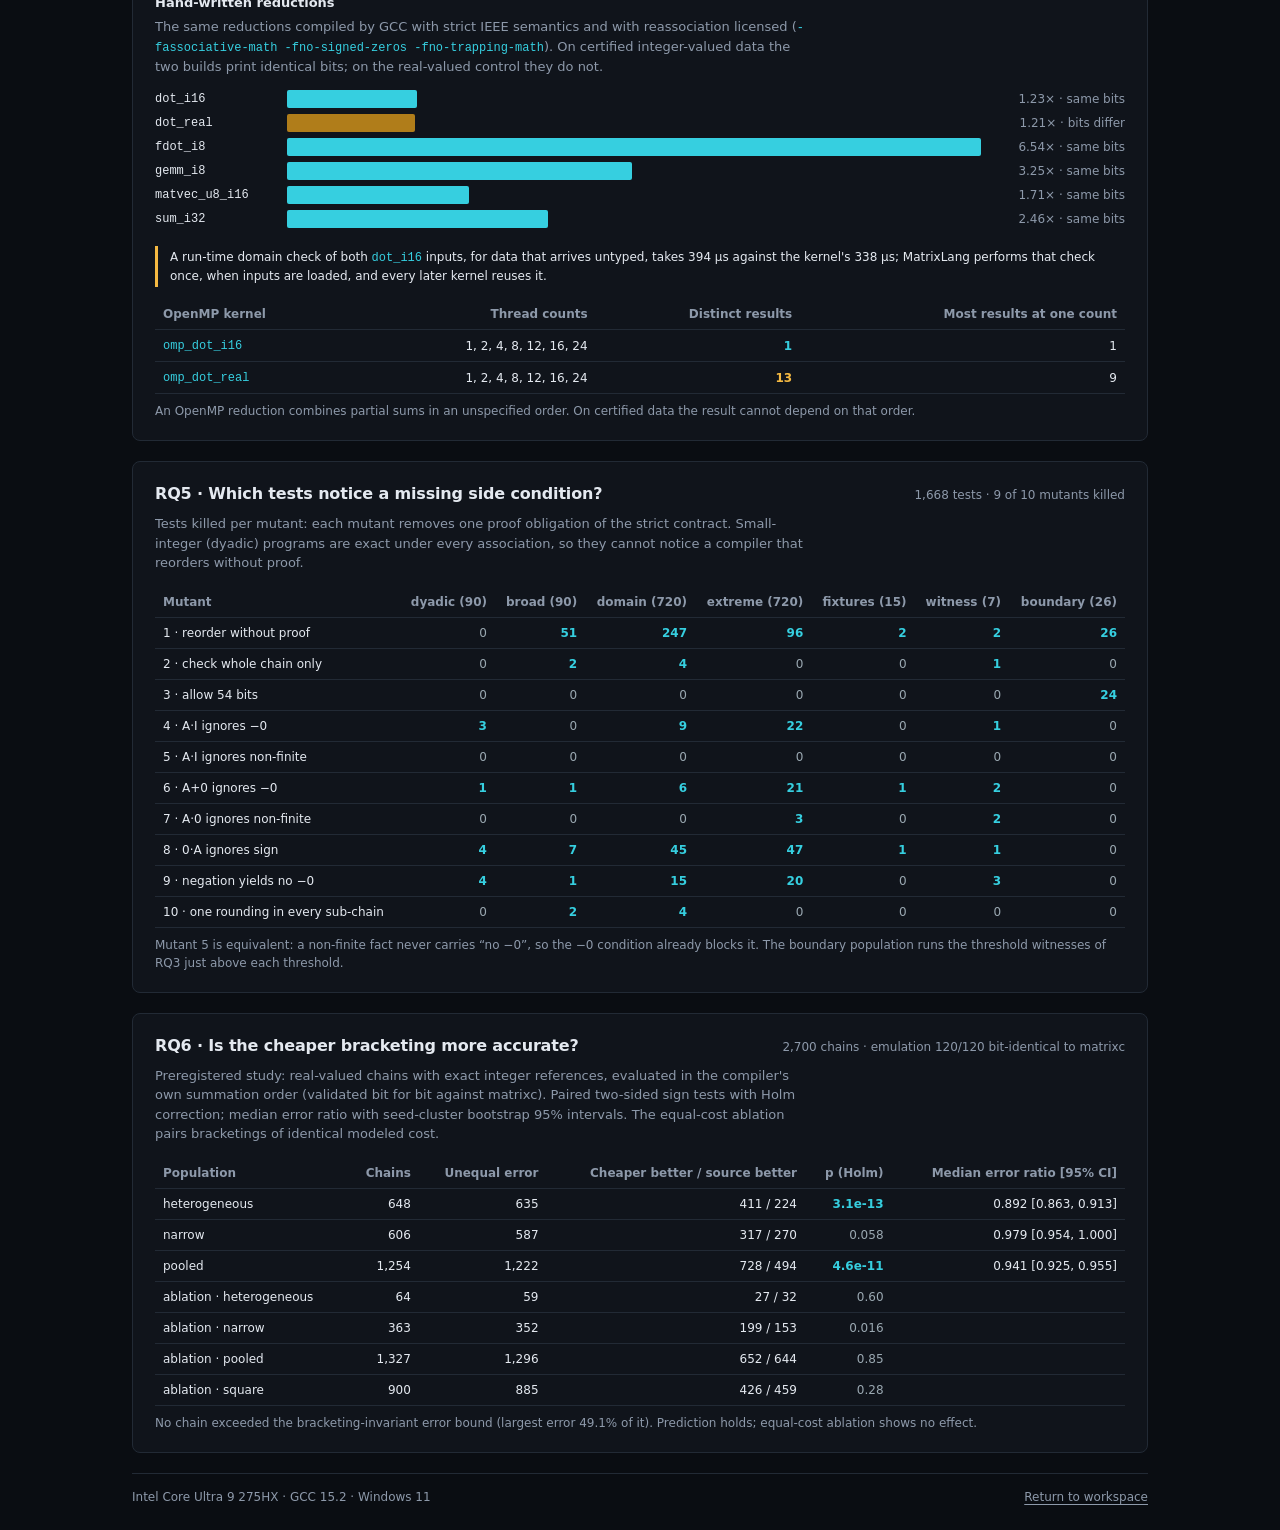
==== commit 0ee469dd: "Rebuild the workspace as a product demo with a measured race The workspace is now a dark, IDE-style " ====
--- a/demo/evaluation.html
+++ b/demo/evaluation.html
@@ -3,7 +3,7 @@
 <head>
   <meta charset="utf-8">
   <meta name="viewport" content="width=device-width, initial-scale=1">
-  <meta name="theme-color" content="#172c3b">
+  <meta name="theme-color" content="#0b0e13">
   <meta name="description" content="Measured results for MatrixLang's numerical contracts: recovery, soundness, threshold tightness, licensed reassociation, mutation adequacy and accuracy.">
   <title>MatrixLang — Evaluation</title>
   <link rel="icon" href="favicon.svg" type="image/svg+xml">
--- a/demo/workspace.css
+++ b/demo/workspace.css
@@ -1,287 +1,478 @@
+/* MatrixLang — IEEE 754 field-diagram world on a dark working shell.
+ * The three binary64 fields own the palette (sign violet, exponent cyan,
+ * fraction blue); guarantee states are mint, amber and red, always with words. */
 :root {
-  color-scheme: light;
-  --shell: #172c3b; --shell-text: #d9e5ed;
-  --ground: #f3f6f8; --surface: #ffffff;
-  --ink: #20333f; --muted: #536774; --line: #dce4e9;
-  --accent: #086b59; --accent-soft: #e7f4ef;
-  --error: #a22e38; --error-soft: #fbecef;
-  --warning: #855a13; --warning-soft: #fbf3df;
-  --bound: #2c5a86; --bound-soft: #e9f1f9;
-  --code: #162936; --code-text: #e0eaf0; --focus: #128873;
-  --sans: "Segoe UI", -apple-system, BlinkMacSystemFont, "Helvetica Neue", Arial, sans-serif;
-  --mono: "Cascadia Code", "SFMono-Regular", Consolas, "Liberation Mono", monospace;
+  color-scheme: dark;
+  --ground: #0a0d12;
+  --surface: #10141b;
+  --surface-2: #151a22;
+  --surface-3: #1b212b;
+  --line: #222a35;
+  --line-strong: #2f3846;
+  --ink: #e4e9f0;
+  --ink-2: #c3ccd8;
+  --muted: #8d99aa;
+  --faint: #5f6a7a;
+  --sign: #c792ff;
+  --exp: #36cfe0;
+  --frac: #6e9dff;
+  --exact: #49dc9b;
+  --bound: #f5b942;
+  --relaxed: #ff6b6b;
+  --accent: var(--exp);
+  --accent-ink: #04161a;
+  --accent-soft: #0f2a31;
+  --error: var(--relaxed);
+  --error-soft: #2a1416;
+  --warning: var(--bound);
+  --warning-soft: #2a2010;
+  --code: #0c1016;
+  --code-text: #dfe6ef;
+  --focus: #7fe3ee;
+  --sans: "Segoe UI Variable Text", "Segoe UI", system-ui, -apple-system, "Helvetica Neue", Arial, sans-serif;
+  --display: "Segoe UI Variable Display", "Segoe UI", system-ui, -apple-system, sans-serif;
+  --mono: "Cascadia Mono", "Cascadia Code", "SFMono-Regular", Consolas, "Liberation Mono", monospace;
+  --ease: cubic-bezier(.16, 1, .3, 1);
 }
 * { box-sizing: border-box; }
-body { margin: 0; background: var(--ground); color: var(--ink); font: 14px/1.5 var(--sans); }
-button, textarea { font: inherit; }
-button { cursor: pointer; transition: background-color 160ms ease-out, color 160ms ease-out; }
-a { color: inherit; text-underline-offset: 4px; }
-button, a, summary, textarea { -webkit-tap-highlight-color: transparent; }
-:focus-visible { outline: 2px solid var(--focus); outline-offset: 4px; }
-button:disabled { cursor: default; opacity: .52; }
-::selection { background: #beded5; color: var(--ink); }
+html, body { height: 100%; }
+body { margin: 0; background: var(--ground); color: var(--ink); font: 14px/1.5 var(--sans); -webkit-font-smoothing: antialiased; }
+button, textarea, input { font: inherit; color: inherit; }
+button { cursor: pointer; }
+a { color: inherit; text-underline-offset: 3px; }
+:focus-visible { outline: 2px solid var(--focus); outline-offset: 2px; }
+::selection { background: #2a4f7a; color: #fff; }
+button:disabled { cursor: default; opacity: .45; }
 pre, code, kbd { font-family: var(--mono); }
+code { font-size: .92em; }
+kbd { display: inline-block; min-width: 18px; padding: 0 5px; border: 1px solid var(--line-strong); border-bottom-width: 2px; border-radius: 4px; background: var(--surface-2); color: var(--ink-2); font-size: 11px; line-height: 16px; text-align: center; }
 [hidden] { display: none !important; }
 svg { flex-shrink: 0; }
-.icon { width: 18px; height: 18px; fill: none; stroke: currentColor; stroke-width: 1.7; stroke-linecap: round; stroke-linejoin: round; vertical-align: middle; }
+.icon { width: 17px; height: 17px; fill: none; stroke: currentColor; stroke-width: 1.7; stroke-linecap: round; stroke-linejoin: round; vertical-align: middle; }
 .icon-definitions { position: absolute; width: 0; height: 0; overflow: hidden; }
-.skip-link { position: absolute; top: -60px; left: 16px; padding: 10px 16px; background: var(--surface); z-index: 5; }
-.skip-link:focus { top: 12px; }
-.topbar { height: 66px; display: flex; align-items: center; gap: 48px; padding: 0 28px; background: var(--shell); color: var(--shell-text); }
-.brand { display: flex; align-items: center; gap: 11px; text-decoration: none; font-size: 19px; font-weight: 650; letter-spacing: -.025em; color: #f5f9fc; }
-.brand-mark { fill: none; stroke: #9ce2d2; stroke-width: 2; stroke-linecap: square; }
-.primary-nav { display: flex; align-items: stretch; gap: 28px; height: 100%; }
-.primary-nav a { display: flex; align-items: center; text-decoration: none; border-bottom: 2px solid transparent; font-size: 13px; }
-.primary-nav a:hover { color: #ffffff; }
-.primary-nav a[aria-current] { color: #ffffff; border-color: #9ce2d2; }
-.top-button { margin-left: auto; display: flex; align-items: center; gap: 8px; color: var(--shell-text); background: transparent; border: 1px solid #516778; border-radius: 6px; padding: 8px 11px; font-size: 12px; }
-.top-button:hover, .top-button[aria-pressed="true"] { background: #2b4658; color: white; }
-.app-layout { display: grid; grid-template-columns: 218px minmax(0, 1fr); min-height: calc(100vh - 66px); }
-.sidebar { background: #ebf0f3; border-right: 1px solid var(--line); padding: 28px 14px 20px; display: flex; flex-direction: column; min-width: 0; }
-.sidebar-heading { display: flex; justify-content: space-between; align-items: center; padding: 0 12px 12px; }
-.sidebar-heading h2 { margin: 0; font-size: 13px; font-weight: 650; }
-.sidebar-heading > span { color: var(--muted); font-size: 12px; }
-.example-list { display: flex; flex-direction: column; gap: 5px; }
-.example-button { display: block; width: 100%; text-align: left; border: 0; padding: 14px 12px; background: transparent; border-radius: 6px; color: var(--ink); }
-.example-button strong { font-weight: 600; display: block; font-size: 13px; }
-.example-button span { display: block; margin-top: 4px; font-size: 12px; line-height: 1.45; color: var(--muted); }
-.example-button:hover { background: #e0e8ec; }
-.example-button[aria-pressed="true"] { background: #d6e9e3; color: #075d4f; }
-.example-button[aria-pressed="true"] span { color: #356659; }
-.sidebar-bottom { margin-top: auto; padding: 36px 12px 0; font-size: 12px; }
-.connection { display: flex; align-items: center; gap: 7px; font-size: 12px; font-weight: 600; }
-.connection-dot { width: 6px; height: 6px; border-radius: 50%; background: #6a7c87; }
-.connection-dot.connected { background: var(--accent); }
-.sidebar-bottom p { margin: 8px 0 22px; color: var(--muted); line-height: 1.6; }
-.sidebar-bottom a { display: flex; gap: 8px; text-decoration: none; }
-.sidebar-bottom a:hover { text-decoration: underline; }
-.sidebar-bottom .icon { width: 14px; height: 14px; }
-.workspace { width: 100%; max-width: 1540px; padding: 30px 32px 18px; margin: 0 auto; min-width: 0; }
-.workspace-heading { display: flex; align-items: center; justify-content: space-between; gap: 20px; margin-bottom: 26px; }
-h1 { margin: 0; font-size: 26px; font-weight: 600; line-height: 1.25; letter-spacing: -.025em; }
-.workspace-heading p { margin: 7px 0 0; color: var(--muted); font-size: 13px; }
-.language-label { color: var(--muted); font-size: 12px; white-space: nowrap; }
-.controlbar { display: flex; align-items: center; justify-content: space-between; gap: 16px; }
-.contract-switch { padding: 0; margin: 0; border: 0; display: flex; align-items: center; gap: 12px; }
-.contract-switch legend { float: left; margin-right: 12px; padding: 0; font-size: 12px; color: var(--muted); }
-.contract-switch > div { display: flex; padding: 3px; background: #e4ebef; border-radius: 7px; }
-.contract-switch button { border: 0; background: transparent; color: var(--muted); padding: 6px 13px; font-size: 12px; border-radius: 4px; font-weight: 600; }
-.contract-switch button[aria-pressed="true"] { color: var(--accent); background: var(--surface); }
-.contract-switch button:hover { color: var(--ink); }
-.seed-field { display: flex; align-items: center; gap: 8px; font-size: 12px; color: var(--muted); margin-right: auto; }
-.seed-field input { width: 104px; padding: 6px 8px; border: 1px solid var(--line); border-radius: 6px; background: var(--surface); color: var(--ink); font: 12px var(--mono); font-variant-numeric: tabular-nums; }
-.seed-field input:focus-visible { outline-offset: 1px; }
 .visually-hidden { position: absolute; width: 1px; height: 1px; margin: -1px; overflow: hidden; clip: rect(0 0 0 0); white-space: nowrap; }
-.actions { display: flex; gap: 8px; }
-.button { border: 1px solid var(--line); border-radius: 6px; padding: 9px 14px; display: inline-flex; align-items: center; justify-content: center; gap: 8px; font-size: 12px; font-weight: 600; white-space: nowrap; }
-.button.primary { background: var(--accent); color: white; border-color: var(--accent); }
-.button.primary:hover { background: #055847; }
-.button.secondary { background: var(--surface); color: var(--ink); }
-.button.secondary:hover { background: #e8eef2; }
+.skip-link { position: absolute; top: -60px; left: 16px; padding: 8px 14px; background: var(--surface-3); z-index: 20; border-radius: 6px; }
+.skip-link:focus { top: 8px; }
+* { scrollbar-width: thin; scrollbar-color: #334050 transparent; }
+::-webkit-scrollbar { width: 10px; height: 10px; }
+::-webkit-scrollbar-thumb { background: #2c3644; border-radius: 10px; border: 2px solid transparent; background-clip: padding-box; }
+::-webkit-scrollbar-thumb:hover { background-color: #3a4757; }
+
+/* ---------- shell ---------- */
+body.app { display: grid; grid-template-rows: 46px minmax(0, 1fr) auto 26px; height: 100vh; overflow: hidden; }
+.titlebar { display: flex; align-items: center; gap: 18px; padding: 0 14px 0 12px; background: var(--surface); border-bottom: 1px solid var(--line); position: relative; }
+.brand { display: flex; align-items: center; gap: 9px; text-decoration: none; font: 650 16px/1 var(--display); letter-spacing: -.01em; color: #f4f7fb; }
+.brand-mark { fill: none; stroke: var(--exp); stroke-width: 2.2; stroke-linecap: square; }
+.brand-rule { position: absolute; left: 0; right: 0; bottom: -1px; height: 2px; display: grid; grid-template-columns: 1fr 11fr 52fr; }
+.brand-rule i { display: block; }
+.brand-rule .f-sign { background: var(--sign); } .brand-rule .f-exp { background: var(--exp); } .brand-rule .f-frac { background: var(--frac); opacity: .75; }
+.view-tabs { display: flex; gap: 2px; height: 100%; align-items: stretch; margin-left: 10px; }
+.view-tabs button { border: 0; background: transparent; color: var(--muted); padding: 0 12px; font-size: 13px; font-weight: 550; border-bottom: 2px solid transparent; margin-bottom: -1px; transition: color .15s; }
+.view-tabs button:hover { color: var(--ink); }
+.view-tabs button[aria-current="page"] { color: var(--ink); border-bottom-color: var(--exp); }
+.palette-trigger { margin-left: auto; display: flex; align-items: center; gap: 8px; min-width: 300px; height: 30px; padding: 0 8px 0 10px; border: 1px solid var(--line-strong); border-radius: 7px; background: var(--ground); color: var(--muted); font-size: 12.5px; }
+.palette-trigger span { margin-right: auto; }
+.palette-trigger:hover { border-color: #3d4858; color: var(--ink-2); }
+.connection { display: flex; align-items: center; gap: 7px; font-size: 12px; color: var(--muted); white-space: nowrap; }
+.connection-dot { width: 7px; height: 7px; border-radius: 50%; background: var(--faint); }
+.connection-dot.connected { background: var(--exact); }
+.frame { display: grid; grid-template-columns: 50px minmax(0, 1fr); min-height: 0; }
+.activity { display: flex; flex-direction: column; align-items: center; gap: 4px; padding: 10px 0; background: var(--surface); border-right: 1px solid var(--line); }
+.activity button, .activity a { width: 38px; height: 38px; display: grid; place-items: center; border: 0; border-radius: 8px; background: transparent; color: var(--faint); position: relative; }
+.activity .icon { width: 20px; height: 20px; }
+.activity button:hover, .activity a:hover { color: var(--ink-2); background: var(--surface-2); }
+.activity button[aria-current="page"] { color: var(--ink); }
+.activity button[aria-current="page"]::before { content: ""; position: absolute; left: -6px; top: 8px; bottom: 8px; width: 2px; border-radius: 2px; background: var(--exp); }
+.activity-gap { flex: 1; }
+.views { min-width: 0; min-height: 0; overflow: hidden; position: relative; }
+.view { height: 100%; min-height: 0; animation: view-in .35s var(--ease); }
+@keyframes view-in { from { opacity: .001; transform: translateY(6px); } to { opacity: 1; transform: none; } }
+.statusbar { display: flex; align-items: center; gap: 2px; padding: 0 8px; background: #0d1a22; border-top: 1px solid var(--line); font: 11.5px/26px var(--sans); color: #a9c4cf; white-space: nowrap; overflow: hidden; }
+.status-item { padding: 0 8px; }
+.status-item + .status-item { border-left: 1px solid #1e3340; }
+.status-chips { display: flex; gap: 4px; padding-left: 6px; overflow: hidden; }
+.status-gap { flex: 1; }
+.status-chip { display: inline-flex; align-items: center; gap: 5px; padding: 0 7px; height: 18px; border-radius: 9px; font-size: 11px; line-height: 18px; background: #12232c; }
+.status-chip::before { content: ""; width: 6px; height: 6px; border-radius: 50%; background: currentColor; }
+.lvl-bit-identical { color: var(--exact); } .lvl-bound-preserving { color: var(--bound); } .lvl-relaxed { color: var(--relaxed); }
+
+/* ---------- controls ---------- */
+.button { display: inline-flex; align-items: center; justify-content: center; gap: 7px; height: 32px; padding: 0 13px; border-radius: 7px; border: 1px solid transparent; font-size: 13px; font-weight: 600; white-space: nowrap; transition: background-color .15s, border-color .15s, transform .1s; }
+.button:active { transform: translateY(1px); }
 .button .icon { width: 15px; height: 15px; }
-.contract-note { margin: 12px 0 20px; color: var(--muted); font-size: 12px; }
-.notice { padding: 12px 16px; margin: 0 0 16px; border: 1px solid #e0cb96; border-radius: 6px; background: var(--warning-soft); color: var(--warning); font-size: 12px; }
-.workpanes { display: grid; grid-template-columns: minmax(0, .88fr) minmax(0, 1.12fr); gap: 20px; align-items: start; }
-.source-pane, .result-pane { background: var(--surface); border: 1px solid var(--line); border-radius: 8px; overflow: hidden; min-width: 0; }
-.pane-heading { padding: 14px 16px; min-height: 60px; display: flex; align-items: center; justify-content: space-between; gap: 12px; border-bottom: 1px solid var(--line); }
-.pane-heading > div:first-child { display: flex; align-items: center; gap: 12px; }
-.pane-heading h2 { margin: 0; font-size: 12px; font-weight: 650; }
-.pane-heading span { color: var(--muted); font-size: 12px; }
-#source-file { font-family: var(--mono); font-size: 12px; }
-.source-actions { display: flex; align-items: center; gap: 2px; }
-.icon-button { width: 30px; height: 30px; display: grid; place-items: center; background: transparent; border: 0; border-radius: 4px; color: var(--muted); }
-.icon-button:hover { background: var(--ground); color: var(--ink); }
+.button.primary { background: var(--exp); color: var(--accent-ink); }
+.button.primary:hover { background: #5fdbe9; }
+.button.secondary { background: var(--surface-2); border-color: var(--line-strong); color: var(--ink); }
+.button.secondary:hover { background: var(--surface-3); }
+.segmented { display: inline-flex; padding: 2px; border-radius: 8px; background: var(--ground); border: 1px solid var(--line); }
+.segmented button { border: 0; background: transparent; color: var(--muted); height: 26px; padding: 0 11px; border-radius: 6px; font-size: 12.5px; font-weight: 600; }
+.segmented button:hover { color: var(--ink); }
+.segmented button[aria-pressed="true"] { background: var(--surface-3); color: var(--ink); box-shadow: inset 0 0 0 1px var(--line-strong); }
+#strict[aria-pressed="true"] { color: var(--exact); } #bounded[aria-pressed="true"] { color: var(--bound); } #algebraic[aria-pressed="true"] { color: var(--relaxed); }
+.icon-button { width: 28px; height: 28px; display: grid; place-items: center; border: 0; border-radius: 6px; background: transparent; color: var(--muted); }
+.icon-button:hover { background: var(--surface-3); color: var(--ink); }
 .icon-button .icon { width: 15px; height: 15px; }
-.editor-shell { position: relative; display: flex; height: 344px; overflow: hidden; background: var(--code); color: var(--code-text); }
-.line-numbers { width: 44px; flex-shrink: 0; padding: 20px 10px 20px 0; text-align: right; color: #91a6b4; white-space: pre; user-select: none; font: 14px/24px var(--mono); overflow: hidden; }
+.text-button { padding: 0; border: 0; background: transparent; color: var(--exp); font-size: 12px; text-decoration: underline; text-underline-offset: 3px; }
+.seed-field { display: inline-flex; align-items: center; gap: 7px; color: var(--muted); font-size: 12px; }
+.seed-field input { width: 86px; height: 30px; padding: 0 8px; border: 1px solid var(--line-strong); border-radius: 7px; background: var(--ground); color: var(--ink); font: 12.5px var(--mono); font-variant-numeric: tabular-nums; }
+.pane-title { display: flex; align-items: baseline; justify-content: space-between; padding: 12px 14px 8px; }
+.pane-title h2 { margin: 0; font-size: 11px; font-weight: 700; letter-spacing: .06em; text-transform: uppercase; color: var(--muted); }
+.pane-title span { color: var(--faint); font-size: 11.5px; font-family: var(--mono); }
+.notice { margin: 8px 14px 0; padding: 8px 11px; border: 1px solid #4a3a16; border-radius: 7px; background: var(--warning-soft); color: #f4d58a; font-size: 12px; }
+
+/* ---------- bits: the signature ---------- */
+.bits { display: inline-flex; flex-direction: column; gap: 4px; max-width: 100%; }
+.bit-row { display: flex; gap: 4px; }
+.bit-group { display: grid; grid-auto-flow: column; grid-auto-columns: 7px; gap: 1px; }
+.bit { display: block; width: 7px; height: 18px; border-radius: 1.5px; background: currentColor; opacity: .2; transition: background-color .3s, opacity .3s; }
+.bit.on { opacity: 1; }
+.f-sign { color: var(--sign); } .f-exp { color: var(--exp); } .f-frac { color: var(--frac); }
+.bit.diff { background: #f4f7fb; opacity: 1; box-shadow: 0 0 0 1px #f4f7fb; }
+.bit.diff:not(.on) { background: #f4f7fb; opacity: .55; }
+.bits-sm .bit-group { grid-auto-columns: 4px; } .bits-sm .bit { width: 4px; height: 13px; }
+.bits-md .bit-group { grid-auto-columns: 5px; } .bits-md .bit { width: 5px; height: 15px; }
+.bit-legend { display: flex; gap: 4px; font: 10.5px/1 var(--mono); }
+.bit-legend span { display: block; padding-top: 4px; border-top: 1px solid currentColor; }
+.bit-legend .f-sign { width: 7px; overflow: visible; white-space: nowrap; }
+.bits-sm .bit-legend { display: none; }
+.bits-md .bit-legend .f-exp { width: 65px; } .bits-md .bit-legend .f-sign { min-width: 5px; }
+.bit-legend .f-exp { width: 87px; } .bit-legend .f-frac { flex: 1; }
+.bit-legend .f-sign { color: var(--sign); width: auto; min-width: 7px; padding-right: 0; border-top-width: 1px; }
+.bit-pair { display: grid; grid-template-columns: 96px minmax(0, 1fr); gap: 6px 12px; align-items: center; }
+.bit-pair dt { font: 12px var(--mono); color: var(--muted); }
+.bit-pair dd { margin: 0; display: flex; align-items: center; gap: 12px; min-width: 0; }
+.bit-value { font: 12.5px var(--mono); color: var(--ink); font-variant-numeric: tabular-nums; white-space: nowrap; }
+.bit-key { display: inline-flex; align-items: center; gap: 6px; font-size: 11.5px; color: var(--muted); }
+.bit-key i { width: 9px; height: 12px; border-radius: 1.5px; background: #f4f7fb; }
+
+/* ---------- opener ---------- */
+.view-opener { overflow: auto; }
+.opener { max-width: 1200px; margin: 0 auto; padding: 46px 40px 60px; }
+.opener-head h1, .race-heading h1, .results-head h1 { margin: 0; font: 650 34px/1.15 var(--display); letter-spacing: -.02em; color: #f6f8fb; text-wrap: balance; }
+.opener-head p { margin: 12px 0 0; max-width: 70ch; color: var(--ink-2); font-size: 15px; }
+.opener-list { list-style: none; margin: 34px 0 0; padding: 0; display: grid; gap: 0; border-top: 1px solid var(--line); }
+.fact { display: grid; grid-template-columns: 200px minmax(0, 1fr); gap: 8px 28px; padding: 22px 0; border-bottom: 1px solid var(--line); }
+.fact h2 { margin: 0; font-size: 15px; font-weight: 600; color: var(--ink); }
+.fact-note { margin: 6px 0 0; font-size: 12.5px; color: var(--muted); }
+.fact-rows { display: grid; gap: 12px; }
+.fact-row { display: grid; grid-template-columns: 210px 170px auto; gap: 16px; align-items: center; }
+.fact-row .bit-group { grid-auto-columns: 5px; } .fact-row .bit { width: 5px; height: 20px; }
+.fact-row code { font-size: 14px; color: var(--ink); }
+.fact-row .bit-value { font-size: 14px; }
+.fact-row .bit-value.changed { color: #fff; }
+.opener-close { display: flex; align-items: center; gap: 24px; justify-content: space-between; margin-top: 34px; padding: 22px 24px; border: 1px solid #1f3a48; border-radius: 12px; background: #0f1d26; }
+.opener-close p { margin: 0; max-width: 72ch; color: var(--ink-2); font-size: 15px; }
+.opener-close b { color: #fff; }
+
+/* ---------- workspace ---------- */
+.view-workspace { display: grid; grid-template-columns: 232px minmax(0, .9fr) minmax(500px, 1.1fr); }
+.explorer { border-right: 1px solid var(--line); background: var(--surface); overflow: auto; display: flex; flex-direction: column; }
+.example-list { display: flex; flex-direction: column; padding: 0 6px 8px; }
+.example-group { margin: 10px 8px 4px; font-size: 10.5px; font-weight: 700; letter-spacing: .07em; text-transform: uppercase; color: var(--faint); }
+.example-button { display: block; width: 100%; text-align: left; border: 0; padding: 8px 10px; background: transparent; border-radius: 7px; color: var(--ink-2); }
+.example-button strong { display: block; font-size: 13px; font-weight: 550; }
+.example-button span { display: block; margin-top: 2px; font-size: 11.5px; line-height: 1.4; color: var(--faint); display: -webkit-box; -webkit-line-clamp: 2; -webkit-box-orient: vertical; overflow: hidden; }
+.example-button:hover { background: var(--surface-2); color: var(--ink); }
+.example-button[aria-pressed="true"] { background: #13263a; color: #fff; }
+.example-button[aria-pressed="true"] span { color: #9fb6cf; }
+.language-help { margin-top: auto; padding: 10px 14px 14px; border-top: 1px solid var(--line); font-size: 12px; color: var(--muted); }
+.language-help summary { cursor: pointer; color: var(--ink-2); font-weight: 600; }
+.language-help p { margin: 8px 0; line-height: 1.6; }
+.language-help code { color: var(--exp); }
+.editor-pane { display: flex; flex-direction: column; min-width: 0; min-height: 0; background: var(--code); border-right: 1px solid var(--line); }
+.editor-tabs { display: flex; align-items: center; justify-content: space-between; height: 36px; padding-right: 6px; background: var(--surface); border-bottom: 1px solid var(--line); }
+.file-tab { display: inline-flex; align-items: center; gap: 7px; height: 100%; padding: 0 14px; background: var(--code); border-right: 1px solid var(--line); color: var(--ink); font: 12.5px var(--mono); box-shadow: inset 0 2px 0 var(--exp); }
+.file-tab .icon { width: 14px; height: 14px; color: var(--exp); }
+.source-actions { display: flex; gap: 2px; }
+.editor-head { padding: 16px 18px 6px; }
+.editor-title h1 { margin: 0; font: 650 22px/1.2 var(--display); letter-spacing: -.015em; color: #f6f8fb; }
+.editor-title p { margin: 4px 0 0; color: var(--muted); font-size: 13px; max-width: 70ch; }
+.toolbar { display: flex; flex-wrap: wrap; align-items: center; gap: 10px; padding: 10px 18px 0; }
+.toolbar-gap { flex: 1; }
+.contract-note { margin: 8px 18px 0; font-size: 12px; color: var(--muted); min-height: 36px; }
+.snippets { display: flex; flex-wrap: wrap; align-items: center; gap: 4px; padding: 4px 18px 10px; font-size: 11.5px; color: var(--faint); }
+.snippets span { margin-right: 4px; }
+.snippets button { border: 1px solid var(--line); background: var(--surface); color: var(--ink-2); border-radius: 5px; padding: 1px 7px; font: 11.5px var(--mono); }
+.snippets button:hover { border-color: var(--frac); color: #fff; }
+.editor-shell { position: relative; display: flex; flex: 1; min-height: 180px; overflow: hidden; border-top: 1px solid var(--line); }
+.line-numbers { width: 46px; flex-shrink: 0; padding: 14px 10px 14px 0; text-align: right; color: #4a5566; white-space: pre; user-select: none; font: 14px/24px var(--mono); overflow: hidden; }
 .editor-content { position: relative; flex: 1; min-width: 0; }
-.source-highlight, #source { font: 14px/24px var(--mono); padding: 20px 20px 20px 6px; margin: 0; border: 0; width: 100%; height: 100%; white-space: pre; tab-size: 2; letter-spacing: 0; }
+.source-highlight, #source { font: 14px/24px var(--mono); padding: 14px 18px 14px 8px; margin: 0; border: 0; width: 100%; height: 100%; white-space: pre; tab-size: 2; }
 .source-highlight { position: absolute; inset: 0; overflow: hidden; pointer-events: none; color: var(--code-text); }
-#source { position: relative; display: block; background: transparent; color: transparent; -webkit-text-fill-color: transparent; caret-color: #e0eaf0; overflow: auto; resize: none; outline: none; }
-#source::selection { background: #4c6e8099; color: transparent; }
-.editor-shell:focus-within { box-shadow: inset 0 0 0 2px #74cbb5; }
-.source-highlight .keyword { color: #9ce2d2; }
-.source-highlight .number { color: #f1c38f; }
-.source-highlight .comment { color: #92a6b4; }
-.editor-footer { background: #1e3545; color: #b6c8d4; padding: 8px 16px; display: flex; justify-content: space-between; gap: 10px; font-size: 12px; }
-.editor-footer kbd { font-size: 12px; }
-.source-note { color: var(--muted); font-size: 12px; padding: 12px 16px; border-bottom: 1px solid var(--line); }
-.language-help { padding: 12px 16px; font-size: 12px; color: var(--muted); }
-summary { cursor: pointer; color: var(--ink); font-weight: 600; }
-.language-help p { margin: 12px 0; }
-.language-help code { font-size: 12px; color: var(--accent); }
-.result-heading > div:first-child { display: block; }
-.result-heading > div:first-child span { display: block; margin-top: 3px; font-size: 12px; }
-.pane-heading .verdict { display: inline-flex; align-items: center; gap: 6px; font-size: 12px; font-weight: 600; padding: 4px 9px; border-radius: 4px; background: var(--accent-soft); color: var(--accent); white-space: nowrap; }
-.verdict.error { color: var(--error); background: var(--error-soft); }
-.verdict.pending { color: var(--warning); background: var(--warning-soft); }
-.stage-tabs { display: grid; grid-template-columns: repeat(5, minmax(0, 1fr)); gap: 1px; padding: 8px; background: #f8fafb; border-bottom: 1px solid var(--line); }
-.stage-tab { border: 0; background: transparent; color: var(--muted); padding: 8px 2px; font-size: 12px; line-height: 1.4; border-radius: 4px; white-space: nowrap; }
-.stage-tab:hover { background: #e8eef2; }
-.stage-tab[aria-selected="true"] { background: #dcece6; color: #075d4f; font-weight: 600; }
-.stage-panel { padding: 17px 18px 18px; min-height: 312px; }
-.stage-heading { display: flex; align-items: center; gap: 12px; margin-bottom: 16px; }
-.stage-heading h3 { margin: 0; font-size: 13px; font-weight: 600; }
-#stage-state { margin-left: auto; color: var(--muted); font-size: 12px; }
-.shape-strip { display: flex; flex-wrap: wrap; gap: 8px; margin: 0 0 18px; }
-.shape-item { display: inline-flex; gap: 9px; align-items: center; padding: 5px 9px; border: 1px solid #bedbce; border-radius: 4px; font: 12px/1.5 var(--mono); color: #075d4f; }
-.shape-item span { color: #385e52; }
-.shape-equation { display: flex; align-items: center; gap: 10px; flex-wrap: wrap; width: 100%; color: var(--accent); }
-.shape-operand { display: inline-flex; align-items: center; gap: 6px; font: 12px/1.8 var(--mono); }
-.shape-operand b { font-weight: 600; }
-.matrix-dimensions { color: #385e52; }
-.inner-dimension { text-decoration: underline; text-decoration-color: var(--accent); text-decoration-thickness: 2px; text-underline-offset: 4px; }
-.shape-caption { width: 100%; font-size: 12px; color: var(--muted); }
-.math-operator { font-size: 12px; }
-.compiler-output { background: #f5f8fa; border-radius: 4px; margin: 0; padding: 15px; color: #2a4252; font: 12px/1.8 var(--mono); white-space: pre; overflow: auto; max-height: 310px; min-height: 166px; scrollbar-color: #abbcc6 #f5f8fa; }
+#source { position: relative; display: block; background: transparent; color: transparent; -webkit-text-fill-color: transparent; caret-color: var(--exp); overflow: auto; resize: none; outline: none; }
+#source::selection { background: #2a4f7a99; }
+.editor-shell:focus-within { box-shadow: inset 0 0 0 1px #2f6a78; }
+.source-highlight .keyword { color: var(--sign); }
+.source-highlight .number { color: #ffcf7a; }
+.source-highlight .comment { color: #5e6b7c; font-style: italic; }
+.source-highlight .domain { color: var(--exp); }
+.editor-footer { display: flex; gap: 16px; align-items: center; height: 28px; padding: 0 14px; border-top: 1px solid var(--line); background: var(--surface); color: var(--faint); font-size: 11.5px; white-space: nowrap; overflow: hidden; }
+#source-note { flex: 1; overflow: hidden; text-overflow: ellipsis; color: var(--muted); }
+.inspector { display: flex; flex-direction: column; min-width: 0; min-height: 0; background: var(--surface); }
+.inspector-head { display: flex; align-items: center; justify-content: space-between; gap: 12px; padding: 12px 16px; border-bottom: 1px solid var(--line); }
+.inspector-head h2 { margin: 0; font-size: 13px; font-weight: 650; }
+.inspector-head span { display: block; color: var(--muted); font-size: 11.5px; margin-top: 1px; }
+.verdict { display: inline-flex; align-items: center; height: 22px; padding: 0 9px; border-radius: 11px; font-size: 11.5px; font-weight: 650; background: #11301f; color: var(--exact) !important; margin: 0 !important; }
+.verdict.error { background: var(--error-soft); color: var(--relaxed) !important; }
+.verdict.pending { background: var(--warning-soft); color: var(--bound) !important; }
+.stage-tabs { display: flex; gap: 2px; padding: 6px 10px 0; border-bottom: 1px solid var(--line); overflow-x: auto; scrollbar-width: none; }
+.stage-tab { flex: 0 0 auto; border: 0; background: transparent; color: var(--muted); padding: 7px 9px 8px; font-size: 12.5px; border-bottom: 2px solid transparent; white-space: nowrap; }
+.stage-tab:hover { color: var(--ink); }
+.stage-tab[aria-selected="true"] { color: #fff; border-bottom-color: var(--frac); font-weight: 600; }
+.stage-tab[data-stage="guarantees"] { color: var(--exact); }
+.stage-panel { flex: 1; min-height: 0; overflow: auto; padding: 14px 16px 18px; }
+.stage-heading { display: flex; align-items: center; gap: 12px; margin-bottom: 10px; }
+.stage-heading h3 { margin: 0; font-size: 14px; font-weight: 650; }
+#stage-state { margin-left: auto; color: var(--faint); font-size: 11.5px; }
+.insight { display: flex; flex-direction: column; gap: 2px; margin: 0 0 14px; padding: 10px 12px; border-radius: 8px; background: #0f1d26; border: 1px solid #1c3644; }
+.insight b { font-size: 13px; color: #eaf6fa; font-weight: 600; }
+.insight span { font-size: 12.5px; color: #9fbac6; }
+.shape-strip { display: flex; flex-wrap: wrap; gap: 8px; margin: 0 0 14px; }
+.shape-item { display: inline-flex; gap: 8px; padding: 3px 8px; border: 1px solid var(--line-strong); border-radius: 5px; font: 12px/1.6 var(--mono); }
+.shape-item span { color: var(--muted); }
+.shape-equation { display: flex; align-items: center; gap: 10px; flex-wrap: wrap; width: 100%; color: var(--ink-2); }
+.shape-operand { display: inline-flex; align-items: center; gap: 6px; font: 13px/1.8 var(--mono); }
+.shape-operand b { color: #fff; font-weight: 600; }
+.matrix-dimensions { color: var(--muted); }
+.inner-dimension { color: var(--exp); text-decoration: underline; text-decoration-thickness: 2px; text-underline-offset: 4px; }
+.shape-caption { width: 100%; font-size: 11.5px; color: var(--faint); }
+.compiler-output { margin: 0; padding: 12px 14px; border-radius: 8px; background: var(--code); border: 1px solid var(--line); color: var(--code-text); font: 12.5px/1.7 var(--mono); white-space: pre; overflow: auto; max-height: 420px; min-height: 120px; }
 .compiler-output:empty { display: none; }
-.compiler-output.error-output { background: #fcf4f5; color: #762b36; }
+.compiler-output.error-output { color: #ffb4b4; border-color: #4a2124; }
+.compiler-output.secondary-output { max-height: 220px; min-height: 0; }
 .diagnostic-links { display: flex; flex-wrap: wrap; gap: 6px; margin-bottom: 10px; }
 .diagnostic-links:empty { margin: 0; }
-.diagnostic-links button { background: var(--error-soft); color: var(--error); padding: 5px 8px; border: 0; border-radius: 4px; font-size: 12px; }
-.text-button { padding: 0; border: 0; color: var(--accent); background: transparent; font-size: 12px; text-decoration: underline; text-underline-offset: 3px; }
-.text-button:hover { color: #054b3e; }
-.result-footer { display: flex; justify-content: space-between; align-items: center; gap: 12px; border-top: 1px solid var(--line); padding: 12px 16px; color: var(--muted); font-size: 12px; }
-.cost-summary { margin: 0 0 16px; }
-.cost-table { width: 100%; border-collapse: collapse; font-size: 12px; font-variant-numeric: tabular-nums; }
+.diagnostic-links button { border: 1px solid #4a2124; background: var(--error-soft); color: #ffb4b4; padding: 3px 9px; border-radius: 6px; font-size: 12px; }
+.inspector-foot { display: flex; justify-content: space-between; gap: 12px; padding: 8px 16px; border-top: 1px solid var(--line); font-size: 11.5px; color: var(--faint); }
+.cost-summary { margin: 0 0 14px; }
+.cost-table { width: 100%; border-collapse: collapse; font-size: 12.5px; font-variant-numeric: tabular-nums; }
 .cost-table th { text-align: right; font-weight: 500; color: var(--muted); padding: 5px 0; }
-.cost-table th:first-child { text-align: left; }
+.cost-table th:first-child, .cost-table td:first-child { text-align: left; }
 .cost-table td { padding: 6px 0; text-align: right; border-top: 1px solid var(--line); }
-.cost-table td:first-child { text-align: left; }
-.cost-table td:last-child { color: var(--accent); font-weight: 600; }
-.association { font: 12px/1.8 var(--mono); color: var(--accent); margin: 12px 0 0; }
-.comparison-summary { font-size: 12px; margin: 0 0 16px; color: var(--muted); }
-.comparison-grid { display: grid; grid-template-columns: repeat(3, minmax(0, 1fr)); gap: 12px; }
-.comparison-side .comparison-cost { margin: 0 0 2px; color: var(--ink); }
-.comparison-side .comparison-cost b { font-variant-numeric: tabular-nums; font-weight: 650; }
-.comparison-outputs { list-style: none; margin: 6px 0 10px; padding: 0; display: grid; gap: 5px; font-size: 12px; }
+.cost-table td:last-child { color: var(--exp); font-weight: 650; }
+.association { font: 12.5px/1.8 var(--mono); color: var(--exp); margin: 10px 0 0; }
+.guarantee-panel { margin: 0 0 14px; }
+.promise { margin: 0 0 12px; font-size: 12.5px; color: var(--muted); }
+.promise b { color: var(--ink); }
+.inputs { border: 1px solid var(--line); border-radius: 8px; padding: 10px 12px; margin: 0 0 12px; }
+.inputs h4, .bits-panel h4 { margin: 0 0 8px; font-size: 11px; font-weight: 700; letter-spacing: .06em; text-transform: uppercase; color: var(--muted); }
+.inputs ul { list-style: none; margin: 0; padding: 0; display: grid; gap: 3px; }
+.inputs li { display: grid; grid-template-columns: 36px 70px 82px minmax(0, 1fr); gap: 10px; align-items: baseline; font-size: 12.5px; font-variant-numeric: tabular-nums; }
+.inputs li code { color: #fff; font-weight: 600; }
+.inputs li b { font: 600 12.5px var(--mono); color: var(--exp); }
+.input-meaning { color: var(--muted); }
+.inputs p { margin: 8px 0 0; font-size: 12px; color: var(--faint); }
+.guarantee-list { list-style: none; margin: 0; padding: 0; display: grid; gap: 8px; }
+.guarantee { padding: 11px 13px; border: 1px solid var(--line); border-radius: 8px; background: var(--surface-2); font-size: 12.5px; }
+.guarantee-head { display: flex; align-items: center; gap: 10px; }
+.guarantee-head code { font: 600 13.5px var(--mono); color: #fff; }
+.level { display: inline-flex; align-items: center; gap: 6px; height: 20px; padding: 0 8px; border-radius: 10px; font-size: 11.5px; font-weight: 650; }
+.level::before { content: ""; width: 6px; height: 6px; border-radius: 50%; background: currentColor; }
+.level-bit-identical { background: #11301f; color: var(--exact); }
+.level-bound-preserving { background: #2e2410; color: var(--bound); }
+.level-relaxed { background: #331618; color: var(--relaxed); }
+.guarantee-meaning { margin: 6px 0 0; color: var(--muted); }
+.reasons { margin: 6px 0 0; padding-left: 16px; color: var(--ink-2); }
+.reasons li { margin: 2px 0; font: 12px/1.6 var(--mono); overflow-wrap: anywhere; }
+.run-check { display: inline-flex; align-items: center; gap: 6px; margin-top: 7px; color: var(--muted); font-size: 12px; }
+.run-check .icon { width: 14px; height: 14px; }
+.run-check.same { color: var(--exact); } .run-check.differs { color: var(--bound); } .run-check.violation { color: var(--relaxed); font-weight: 650; }
+.bits-panel { margin: 0 0 14px; padding: 12px 13px; border: 1px solid #22344a; border-radius: 8px; background: #0d1520; }
+.bits-panel .bits-controls { display: flex; flex-wrap: wrap; align-items: center; gap: 8px; margin-bottom: 10px; font-size: 12px; color: var(--muted); }
+.bits-panel select { height: 26px; border: 1px solid var(--line-strong); border-radius: 6px; background: var(--ground); color: var(--ink); font: 12px var(--mono); padding: 0 6px; }
+.bits-summary { margin: 10px 0 0; font-size: 12px; color: var(--muted); }
+.bits-summary b { color: var(--ink); }
+.comparison-summary { font-size: 12.5px; margin: 0 0 12px; color: var(--ink-2); }
+.comparison-grid { display: grid; gap: 10px; }
+.comparison-side { min-width: 0; padding: 11px 12px; border: 1px solid var(--line); border-radius: 8px; background: var(--surface-2); }
+.comparison-side h4 { display: flex; align-items: center; justify-content: space-between; margin: 0 0 6px; font-size: 13px; }
+.comparison-active { color: var(--exp); font-size: 11.5px; font-weight: 600; }
+.selected-contract { border-color: #2f5f70; }
+.comparison-side pre { margin: 8px 0 0; background: var(--code); color: var(--code-text); padding: 9px; overflow: auto; max-height: 140px; font: 12px/1.6 var(--mono); border-radius: 6px; border: 1px solid var(--line); }
+.comparison-cost { margin: 0; color: var(--muted); font-size: 12px; }
+.comparison-cost b { color: #fff; font-variant-numeric: tabular-nums; }
+.comparison-outputs { list-style: none; margin: 8px 0; padding: 0; display: grid; gap: 4px; font-size: 12px; }
 .comparison-outputs li { display: flex; align-items: center; gap: 8px; }
 .comparison-outputs code { font: 600 12px var(--mono); min-width: 70px; }
 .comparison-outputs span:last-child { margin-left: auto; color: var(--muted); }
-.comparison-outputs .same { color: var(--accent) !important; }
-.comparison-outputs .differs { color: var(--bound) !important; }
-.comparison-side { min-width: 0; }
-.comparison-side h4 { margin: 0 0 9px; font-size: 12px; font-weight: 600; }
-.comparison-active { float: right; color: var(--accent); font-size: 12px; font-weight: 400; }
-.comparison-side pre { margin: 0; background: #f3f7f9; color: #2a4252; padding: 12px; overflow: auto; max-height: 180px; font: 12px/1.8 var(--mono); border-radius: 4px; }
-.selected-contract pre { background: var(--accent-soft); }
-.comparison-side p { margin: 8px 0 0; font-size: 12px; color: var(--muted); }
-.comparison-label { display: inline-block; color: var(--accent); font-size: 12px; margin-bottom: 8px; }
-.comparison-label.different { color: var(--warning); }
-.guarantee-panel { margin: 0 0 16px; }
-.promise { margin: 0 0 14px; font-size: 12px; color: var(--muted); }
-.promise b { color: var(--ink); font-weight: 600; }
-.inputs { border: 1px solid var(--line); border-radius: 6px; padding: 12px 14px; margin: 0 0 14px; }
-.inputs h4, .guarantee-list h4 { margin: 0 0 8px; font-size: 12px; font-weight: 600; }
-.inputs ul { list-style: none; margin: 0; padding: 0; display: grid; gap: 4px; }
-.inputs li { display: grid; grid-template-columns: 34px 68px 70px minmax(0, 1fr); gap: 10px; align-items: baseline; font-size: 12px; font-variant-numeric: tabular-nums; }
-.inputs li code { font-weight: 600; color: var(--ink); }
-.inputs li b { font: 600 12px var(--mono); color: var(--accent); }
-.input-meaning { color: var(--muted); }
-.inputs p { margin: 8px 0 0; font-size: 12px; color: var(--muted); }
-.guarantee-list { list-style: none; margin: 0; padding: 0; display: grid; gap: 10px; }
-.guarantee { border: 1px solid var(--line); border-left: 3px solid var(--accent); border-radius: 6px; padding: 12px 14px; font-size: 12px; }
-.guarantee-bound-preserving { border-left-color: var(--bound); }
-.guarantee-relaxed { border-left-color: var(--warning); }
-.guarantee-head { display: flex; align-items: center; gap: 10px; }
-.guarantee-head code { font: 600 13px var(--mono); }
-.level { display: inline-block; padding: 2px 8px; border-radius: 4px; font-size: 12px; font-weight: 600; background: var(--accent-soft); color: var(--accent); }
-.level-bound-preserving { background: var(--bound-soft); color: var(--bound); }
-.level-relaxed { background: var(--warning-soft); color: var(--warning); }
-.guarantee-meaning { margin: 6px 0 0; color: var(--muted); }
-.reasons { margin: 8px 0 0; padding-left: 18px; color: var(--ink); }
-.reasons li { margin: 2px 0; font-family: var(--mono); font-size: 12px; line-height: 1.6; overflow-wrap: anywhere; }
-.run-check { display: inline-flex; align-items: center; gap: 6px; margin-top: 8px; color: var(--muted); }
-.run-check .icon { width: 14px; height: 14px; }
-.run-check.same { color: var(--accent); }
-.run-check.differs { color: var(--bound); }
-.run-check.violation { color: var(--error); font-weight: 600; }
-.compiler-output.secondary-output { max-height: 220px; min-height: 0; }
-.observation { display: flex; align-items: flex-start; gap: 13px; padding: 21px 0 19px; margin-top: 5px; }
-.observation-icon { color: var(--accent); margin-top: 1px; width: 18px; height: 18px; }
-.observation h2 { margin: 0 0 5px; font-size: 12px; font-weight: 600; }
-.observation p { margin: 0; color: var(--muted); font-size: 12px; max-width: 72ch; }
-.observation > a { white-space: nowrap; margin-left: auto; margin-top: 3px; color: var(--accent); font-size: 12px; text-decoration: none; }
-.observation > a:hover { text-decoration: underline; }
-.observation a .icon { width: 14px; height: 14px; margin-left: 3px; }
+.comparison-outputs .same { color: var(--exact) !important; } .comparison-outputs .differs { color: var(--bound) !important; }
+.comparison-label { font-size: 12px; color: var(--exact); }
+.comparison-label.different { color: var(--bound); }
+
+/* ---------- race ---------- */
+.view-race { display: flex; flex-direction: column; overflow: auto; }
+.race-head { display: flex; flex-wrap: wrap; align-items: flex-end; justify-content: space-between; gap: 16px 24px; padding: 22px 26px 16px; border-bottom: 1px solid var(--line); }
+.race-heading p { margin: 6px 0 0; color: var(--muted); font-size: 13.5px; }
+.race-controls { display: flex; flex-wrap: wrap; align-items: center; gap: 10px; }
+.race-picker { display: flex; flex-wrap: wrap; gap: 4px; }
+.race-picker button { height: 30px; padding: 0 11px; border-radius: 15px; border: 1px solid var(--line-strong); background: var(--surface); color: var(--ink-2); font-size: 12.5px; font-weight: 550; }
+.race-picker button:hover { border-color: #46546a; color: #fff; }
+.race-picker button[aria-pressed="true"] { background: #13263a; border-color: var(--frac); color: #fff; }
+.race-body { display: grid; grid-template-columns: 320px minmax(0, 1fr); flex: 1; min-height: 0; }
+.race-program { border-right: 1px solid var(--line); background: var(--surface); overflow: auto; padding-bottom: 16px; }
+.race-program-text { margin: 0 14px 10px; color: var(--ink-2); font-size: 13px; }
+.race-source { margin: 0 14px; padding: 12px; border-radius: 8px; background: var(--code); border: 1px solid var(--line); font: 12px/1.65 var(--mono); color: var(--code-text); white-space: pre-wrap; overflow-wrap: anywhere; }
+.race-source .keyword { color: var(--sign); } .race-source .number { color: #ffcf7a; } .race-source .comment { color: #5e6b7c; font-style: italic; } .race-source .domain { color: var(--exp); }
+.race-provenance { margin: 12px 14px 0; font-size: 11.5px; color: var(--faint); line-height: 1.6; }
+.race-provenance b { color: var(--muted); font-weight: 600; }
+.race-main { padding: 18px 24px 26px; min-width: 0; }
+.race-verdict { margin: 0 0 16px; padding: 12px 16px; border-radius: 10px; background: #0f1d26; border: 1px solid #1c3644; font-size: 14.5px; color: #e6f3f7; line-height: 1.55; }
+.race-verdict b { color: #fff; }
+.race-scale { margin: -6px 0 14px; font-size: 12px; color: var(--faint); }
+.race-sides { display: grid; grid-template-columns: minmax(0, 1fr) minmax(0, 1fr); gap: 18px; }
+.race-side h2 { display: flex; align-items: baseline; gap: 10px; margin: 0 0 8px; font-size: 13px; font-weight: 700; letter-spacing: .02em; }
+.race-side h2 span { font-size: 11.5px; font-weight: 450; color: var(--faint); letter-spacing: 0; }
+.side-matrixlang h2 { color: var(--exp); } .side-baseline h2 { color: var(--ink-2); }
+.lanes { list-style: none; margin: 0; padding: 0; display: grid; gap: 8px; }
+.lane { position: relative; padding: 12px 14px 12px; border-radius: 10px; border: 1px solid var(--line); background: var(--surface); cursor: pointer; transition: border-color .15s, background-color .15s; }
+.lane:hover { border-color: var(--line-strong); }
+.lane[aria-selected="true"] { border-color: #3c6f86; background: #0f1a22; }
+.side-matrixlang .lane { background: #0e1a20; border-color: #1b3440; }
+.lane-top { display: flex; align-items: baseline; gap: 10px; }
+.lane-name { font-size: 13.5px; font-weight: 650; color: #fff; }
+.lane-detail { font-size: 11.5px; color: var(--faint); overflow: hidden; text-overflow: ellipsis; white-space: nowrap; min-width: 0; }
+.lane-time { margin-left: auto; font: 650 22px/1 var(--mono); font-variant-numeric: tabular-nums; color: #fff; white-space: nowrap; }
+.lane-time small { font-size: 12px; font-weight: 500; color: var(--muted); margin-left: 3px; }
+.lane-track { position: relative; height: 10px; margin: 10px 0 8px; border-radius: 5px; background: #0b0f15; border: 1px solid var(--line); overflow: hidden; }
+.lane-fill { position: absolute; inset: 0 auto 0 0; width: 0; border-radius: 5px; background: #4b5868; }
+.side-matrixlang .lane-fill { background: var(--exp); }
+.lane-meta { display: flex; flex-wrap: wrap; align-items: center; gap: 6px 10px; font-size: 12px; color: var(--muted); }
+.speedup { font: 650 13px var(--mono); color: var(--ink); font-variant-numeric: tabular-nums; }
+.side-matrixlang .speedup { color: var(--exp); }
+.verdict-chip { display: inline-flex; align-items: center; gap: 5px; height: 20px; padding: 0 8px; border-radius: 10px; font-size: 11.5px; font-weight: 600; }
+.verdict-chip .icon { width: 12px; height: 12px; stroke-width: 2.4; }
+.chip-same { background: #11301f; color: var(--exact); }
+.chip-bound { background: #2e2410; color: var(--bound); }
+.chip-differ { background: #1e2530; color: #b9c3d0; }
+.chip-broken { background: #331618; color: var(--relaxed); }
+.chip-error { background: #331618; color: var(--relaxed); }
+.lane-error { color: var(--relaxed); font-size: 12px; }
+.lane.running .lane-fill { width: 30%; animation: lane-run 1s ease-in-out infinite alternate; }
+@keyframes lane-run { from { transform: translateX(-30%); } to { transform: translateX(260%); } }
+.race-bits { margin-top: 18px; padding: 14px 16px; border-radius: 10px; border: 1px solid #22344a; background: #0d1520; }
+.race-bits h3 { margin: 0 0 4px; font-size: 13px; font-weight: 650; }
+.race-bits p { margin: 0 0 12px; font-size: 12.5px; color: var(--muted); }
+
+/* ---------- results ---------- */
+.view-results { overflow: auto; }
+.results { max-width: 1320px; margin: 0 auto; padding: 30px 32px 40px; }
+.results-head p { margin: 8px 0 0; color: var(--muted); font-size: 13.5px; }
+.results-grid { display: grid; grid-template-columns: minmax(0, 1.35fr) minmax(0, 1fr); grid-template-areas: "speed trust" "speed proof"; gap: 18px; margin-top: 22px; }
+.chart-speed { grid-area: speed; } .chart-trust { grid-area: trust; } .chart-proof { grid-area: proof; }
+.chart-panel { padding: 18px 20px; border-radius: 12px; border: 1px solid var(--line); background: var(--surface); min-width: 0; }
+.chart-panel h2 { margin: 0; font-size: 15px; font-weight: 650; color: #fff; }
+.chart-note { margin: 4px 0 14px; font-size: 12px; color: var(--faint); }
+.chart svg { display: block; width: 100%; height: auto; }
+.chart text { font-family: var(--sans); }
+.chart .axis { stroke: var(--line-strong); }
+.chart .grid { stroke: #1a212b; }
+.chart-legend { display: flex; flex-wrap: wrap; gap: 14px; margin-top: 10px; font-size: 12px; color: var(--muted); }
+.chart-legend span { display: inline-flex; align-items: center; gap: 6px; }
+.chart-legend i { width: 12px; height: 12px; border-radius: 3px; }
+.trust table { width: 100%; border-collapse: collapse; font-size: 12.5px; }
+.trust th { font-weight: 550; color: var(--muted); text-align: center; padding: 6px 4px; font-size: 11.5px; }
+.trust th:first-child, .trust td:first-child { text-align: left; }
+.trust td { padding: 8px 4px; border-top: 1px solid var(--line); text-align: center; }
+.trust td:first-child { color: var(--ink-2); font-weight: 550; }
+.trust .mark { display: inline-grid; place-items: center; width: 24px; height: 24px; border-radius: 6px; }
+.trust .mark .icon { width: 14px; height: 14px; stroke-width: 2.4; }
+.mark-same { background: #11301f; color: var(--exact); } .mark-bound { background: #2e2410; color: var(--bound); }
+.mark-differ { background: #1e2530; color: #a8b3c2; } .mark-broken { background: #331618; color: var(--relaxed); }
+.trust-key { display: flex; flex-wrap: wrap; gap: 6px 14px; margin-top: 12px; font-size: 11.5px; color: var(--muted); }
+.trust-key span { display: inline-flex; align-items: center; gap: 6px; }
+.proof { display: grid; gap: 12px; }
+.proof-row { display: grid; grid-template-columns: minmax(96px, auto) minmax(0, 1fr); gap: 4px 14px; align-items: baseline; padding-bottom: 12px; border-bottom: 1px solid var(--line); }
+.proof-row:last-child { border-bottom: 0; padding-bottom: 0; }
+.proof-row b { font: 650 24px/1 var(--mono); font-variant-numeric: tabular-nums; color: #fff; }
+.proof-row b.good { color: var(--exact); }
+.proof-row span { font-size: 13px; color: var(--ink-2); }
+.proof-row small { grid-column: 1 / -1; font-size: 11.5px; color: var(--faint); }
+
+/* ---------- presenter ---------- */
+.presenter { display: flex; align-items: center; gap: 10px; padding: 7px 12px; background: #0e131a; border-top: 1px solid var(--line); }
+.step-dots { display: flex; gap: 4px; }
+.step-dot { width: 22px; height: 6px; border: 0; padding: 0; border-radius: 3px; background: #273140; transition: background-color .2s; }
+.step-dot[aria-selected="true"] { background: var(--exp); }
+.step-dot.done { background: #2f6a78; }
+.step-text { flex: 1; min-width: 0; display: flex; gap: 12px; align-items: baseline; font-size: 13px; }
+.step-text b { white-space: nowrap; color: #fff; font-weight: 650; }
+.step-text span { color: #b9c7d6; overflow: hidden; text-overflow: ellipsis; white-space: nowrap; }
+.presenter.notes-off .step-text span { visibility: hidden; }
+
+/* ---------- palette ---------- */
+.palette { width: min(620px, calc(100vw - 32px)); margin: 12vh auto auto; padding: 0; border: 1px solid var(--line-strong); border-radius: 12px; background: var(--surface-2); color: var(--ink); box-shadow: 0 24px 70px #000a, 0 2px 8px #0008; }
+.palette::backdrop { background: #04070acc; }
+.palette-form { display: flex; align-items: center; gap: 10px; padding: 12px 14px; border-bottom: 1px solid var(--line); }
+.palette-form input { flex: 1; border: 0; background: transparent; outline: none; font-size: 15px; }
+.palette-list { list-style: none; margin: 0; padding: 6px; max-height: 50vh; overflow: auto; }
+.palette-list li { display: flex; align-items: center; gap: 10px; padding: 8px 10px; border-radius: 7px; cursor: pointer; font-size: 13.5px; }
+.palette-list li small { margin-left: auto; color: var(--faint); font-size: 11.5px; }
+.palette-list li[aria-selected="true"] { background: #13263a; }
+
+/* ---------- other pages that share this sheet ---------- */
+.topbar { height: 50px; display: flex; align-items: center; gap: 32px; padding: 0 24px; background: var(--surface); border-bottom: 1px solid var(--line); }
+.topbar .brand { font-size: 16px; }
+.primary-nav { display: flex; align-items: stretch; gap: 22px; height: 100%; }
+.primary-nav a { display: flex; align-items: center; text-decoration: none; border-bottom: 2px solid transparent; font-size: 13px; color: var(--muted); }
+.primary-nav a:hover { color: var(--ink); }
+.primary-nav a[aria-current] { color: var(--ink); border-color: var(--exp); }
+.guide-main { max-width: 860px; padding: 44px 32px; margin: 0 auto; }
+.guide-main h1 { font: 650 32px/1.2 var(--display); margin: 0 0 12px; }
+.guide-main > p { color: var(--ink-2); max-width: 70ch; }
+.guide-main section { padding: 24px 0; border-bottom: 1px solid var(--line); }
+.guide-main h2 { margin: 0 0 10px; font-size: 19px; font-weight: 650; }
+.guide-main p, .guide-main li { max-width: 72ch; color: var(--ink-2); }
+.guide-main pre { padding: 16px; background: var(--code); color: var(--code-text); overflow: auto; border-radius: 8px; border: 1px solid var(--line); font-size: 12.5px; }
+.guide-main a { color: var(--exp); }
 .workspace-footer { border-top: 1px solid var(--line); padding-top: 14px; display: flex; justify-content: space-between; gap: 12px; font-size: 12px; color: var(--muted); }
-.presentation .source-highlight, .presentation #source { font-size: 15px; line-height: 28px; }
-.presentation .line-numbers { font-size: 14px; line-height: 28px; }
-.presentation .compiler-output { font-size: 13px; }
-.presentation .editor-shell { height: 408px; }
-.presentation .primary-nav { display: none; }
-.presentation .app-layout { grid-template-columns: 190px minmax(0, 1fr); }
-.presentation .example-button span { display: none; }
-.presentation .stage-tab { font-size: 12px; }
-.guide-main { max-width: 860px; padding: 48px 32px; margin: 0 auto; }
-.guide-main h1 { font-size: 32px; }
-.guide-main > p { color: var(--muted); max-width: 70ch; }
-.guide-main section { padding: 26px 0; border-bottom: 1px solid var(--line); }
-.guide-main h2 { margin: 0 0 10px; font-size: 20px; font-weight: 600; }
-.guide-main h3 { margin-top: 24px; font-size: 14px; }
-.guide-main p, .guide-main li { max-width: 72ch; }
-.guide-main pre { padding: 18px; background: var(--code); color: var(--code-text); overflow: auto; border-radius: 6px; font-size: 12px; }
-.guide-main a { color: var(--accent); }
-@media (max-width: 1180px) {
-  .app-layout { grid-template-columns: 184px minmax(0, 1fr); }
-  .workspace { padding: 26px 24px 16px; }
-  .language-label, .contract-switch legend { display: none; }
-  .comparison-grid { grid-template-columns: 1fr; }
-  .pane-heading > div:first-child { gap: 8px; }
-  #source-file { max-width: 94px; overflow: hidden; text-overflow: ellipsis; white-space: nowrap; }
-  .observation > a { display: none; }
+
+/* ---------- responsive ---------- */
+@media (max-width: 1280px) {
+  .view-workspace { grid-template-columns: 200px minmax(0, 1fr) minmax(440px, 1fr); }
+  .palette-trigger { min-width: 0; } .palette-trigger span { display: none; }
+  .race-body { grid-template-columns: 270px minmax(0, 1fr); }
 }
-@media (max-width: 960px) {
-  .topbar { gap: 26px; padding: 0 20px; }
-  .primary-nav { gap: 20px; }
-  .app-layout, .presentation .app-layout { grid-template-columns: minmax(0, 1fr); }
-  .sidebar { padding: 16px 24px; border-right: 0; border-bottom: 1px solid var(--line); }
-  .sidebar-heading, .sidebar-bottom { display: none; }
-  .example-list { flex-direction: row; overflow-x: auto; gap: 5px; scrollbar-width: thin; }
-  .example-button { width: auto; flex: 0 0 auto; padding: 9px 13px; }
+@media (max-width: 1060px) {
+  body.app { height: auto; min-height: 100vh; overflow: auto; grid-template-rows: auto auto auto 26px; }
+  .frame { grid-template-columns: minmax(0, 1fr); }
+  .activity { display: none; }
+  .views { overflow: visible; }
+  .view { height: auto; }
+  .view-workspace { grid-template-columns: minmax(0, 1fr); }
+  .explorer { border-right: 0; border-bottom: 1px solid var(--line); }
+  .example-list { flex-direction: row; overflow-x: auto; padding-bottom: 10px; }
+  .example-group, .language-help { display: none; }
+  .example-button { flex: 0 0 auto; width: auto; }
   .example-button span { display: none; }
-  .workspace { padding-top: 24px; }
-  .workpanes { gap: 16px; }
+  .editor-shell { min-height: 300px; flex: none; height: 340px; }
+  .inspector { min-height: 520px; }
+  .race-body { grid-template-columns: minmax(0, 1fr); }
+  .race-program { border-right: 0; border-bottom: 1px solid var(--line); }
+  .results-grid { grid-template-columns: minmax(0, 1fr); grid-template-areas: "speed" "trust" "proof"; }
+  .presenter { position: sticky; bottom: 0; z-index: 4; }
 }
-@media (max-width: 720px) {
-  .topbar { height: 60px; padding: 0 16px; gap: 16px; }
-  .brand { font-size: 17px; }
-  .brand-mark { width: 25px; height: 25px; }
-  .primary-nav { margin-left: auto; gap: 16px; }
-  .primary-nav a { font-size: 12px; }
-  .primary-nav a:first-child, .top-button { display: none; }
-  .sidebar { padding: 12px 16px; }
-  .example-button { padding: 8px 11px; }
-  .example-button strong { font-size: 12px; }
-  .workspace { padding: 22px 16px 16px; }
-  .workspace-heading { margin-bottom: 20px; }
-  h1 { font-size: 24px; }
-  .workspace-heading p { font-size: 12px; }
-  .controlbar { align-items: flex-start; flex-wrap: wrap; gap: 12px; }
-  .actions { margin-left: auto; }
-  .button { font-size: 12px; padding: 8px 10px; gap: 6px; }
-  .contract-switch button { padding: 5px 9px; font-size: 12px; }
-  .stage-tabs { grid-template-columns: repeat(3, minmax(0, 1fr)); }
-  .seed-field { margin-right: 0; }
-  .inputs li { grid-template-columns: 34px 60px minmax(0, 1fr); }
-  .input-meaning { grid-column: 1 / -1; }
-  .contract-note { line-height: 1.6; margin-bottom: 16px; }
-  .workpanes { grid-template-columns: 1fr; gap: 18px; }
-  .editor-shell { height: 292px; }
-  .source-highlight, #source, .line-numbers { font-size: 12px; }
-  .stage-tab { font-size: 12px; padding: 9px 2px; }
-  .compiler-output { font-size: 12px; max-height: 380px; }
-  .observation { padding: 21px 0; }
-  .workspace-footer { flex-direction: column; gap: 5px; }
-  .guide-main { padding: 32px 20px; }
+@media (max-width: 760px) {
+  .titlebar { gap: 10px; padding: 0 10px; overflow-x: auto; }
+  .view-tabs { margin-left: 0; } .view-tabs button { padding: 0 8px; }
+  .connection span:last-child { display: none; }
+  .race-sides { grid-template-columns: minmax(0, 1fr); }
+  .opener { padding: 28px 16px 40px; }
+  .opener-head h1, .race-heading h1, .results-head h1 { font-size: 26px; }
+  .fact { grid-template-columns: minmax(0, 1fr); }
+  .fact-row { grid-template-columns: minmax(0, 1fr); gap: 6px; }
+  .opener-close { flex-direction: column; align-items: flex-start; }
+  .race-head, .race-main, .results { padding-left: 16px; padding-right: 16px; }
+  .toolbar, .editor-head, .snippets { padding-left: 14px; padding-right: 14px; }
+  .contract-note { margin-left: 14px; margin-right: 14px; }
+  .bit-group { grid-auto-columns: 4px; } .bit { width: 4px; height: 14px; }
+  .bit-legend .f-exp { width: 54px; }
+  .bit-pair { grid-template-columns: minmax(0, 1fr); }
+  .bit-pair dd { flex-wrap: wrap; gap: 6px; }
+  .palette-trigger kbd { display: none; }
+  .step-text span { display: none; }
+  .statusbar .status-item:last-child { display: none; }
+  .inputs li { grid-template-columns: 36px 64px minmax(0, 1fr); } .input-meaning { grid-column: 1 / -1; }
 }
-@media (max-width: 390px) {
-  .controlbar { flex-direction: column; }
-  .actions { margin-left: 0; width: 100%; }
-  .actions .button { flex: 1; }
-  .primary-nav { gap: 12px; }
-  .pane-heading { padding: 12px; }
-  .stage-panel { padding: 16px 12px; }
-  .comparison-grid { grid-template-columns: 1fr; }
+@media (prefers-reduced-motion: reduce) {
+  *, *::before, *::after { animation: none !important; transition: none !important; }
 }
-@media (prefers-reduced-motion: reduce) { button { transition: none; } }
